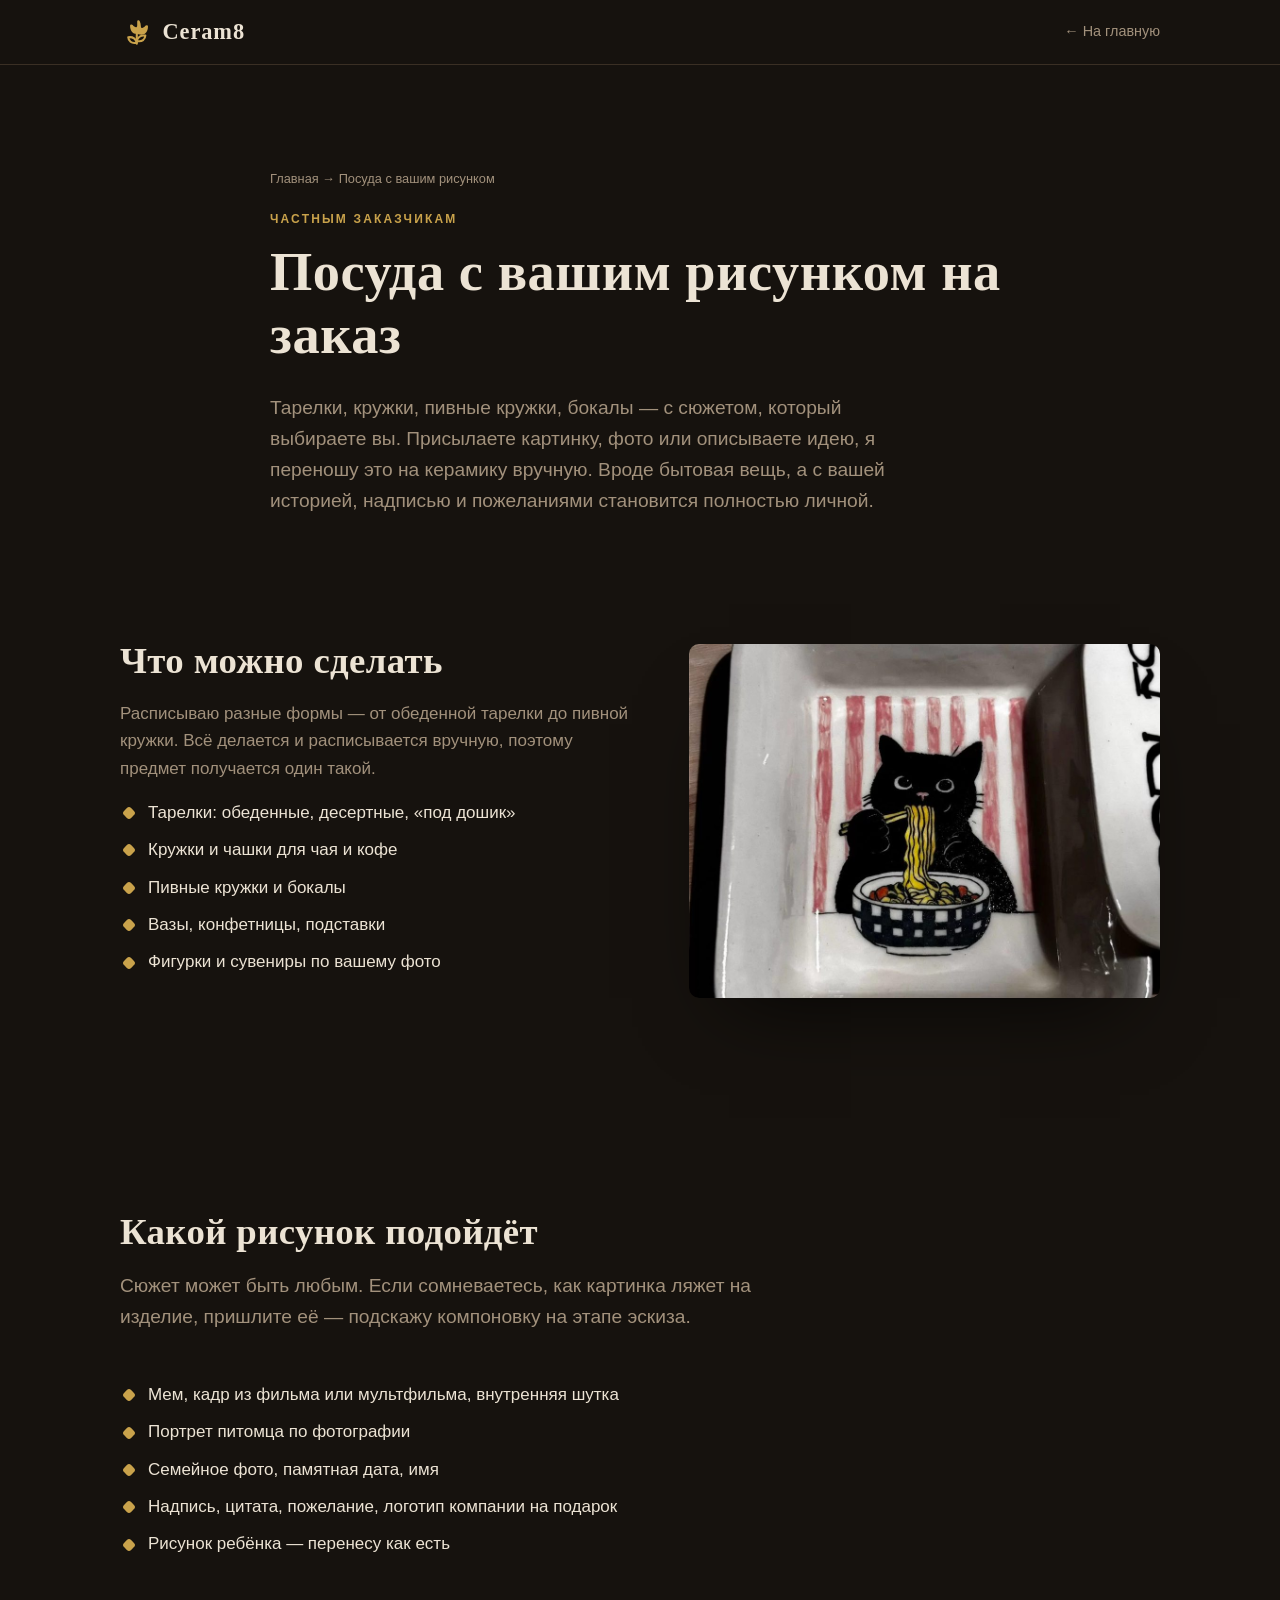
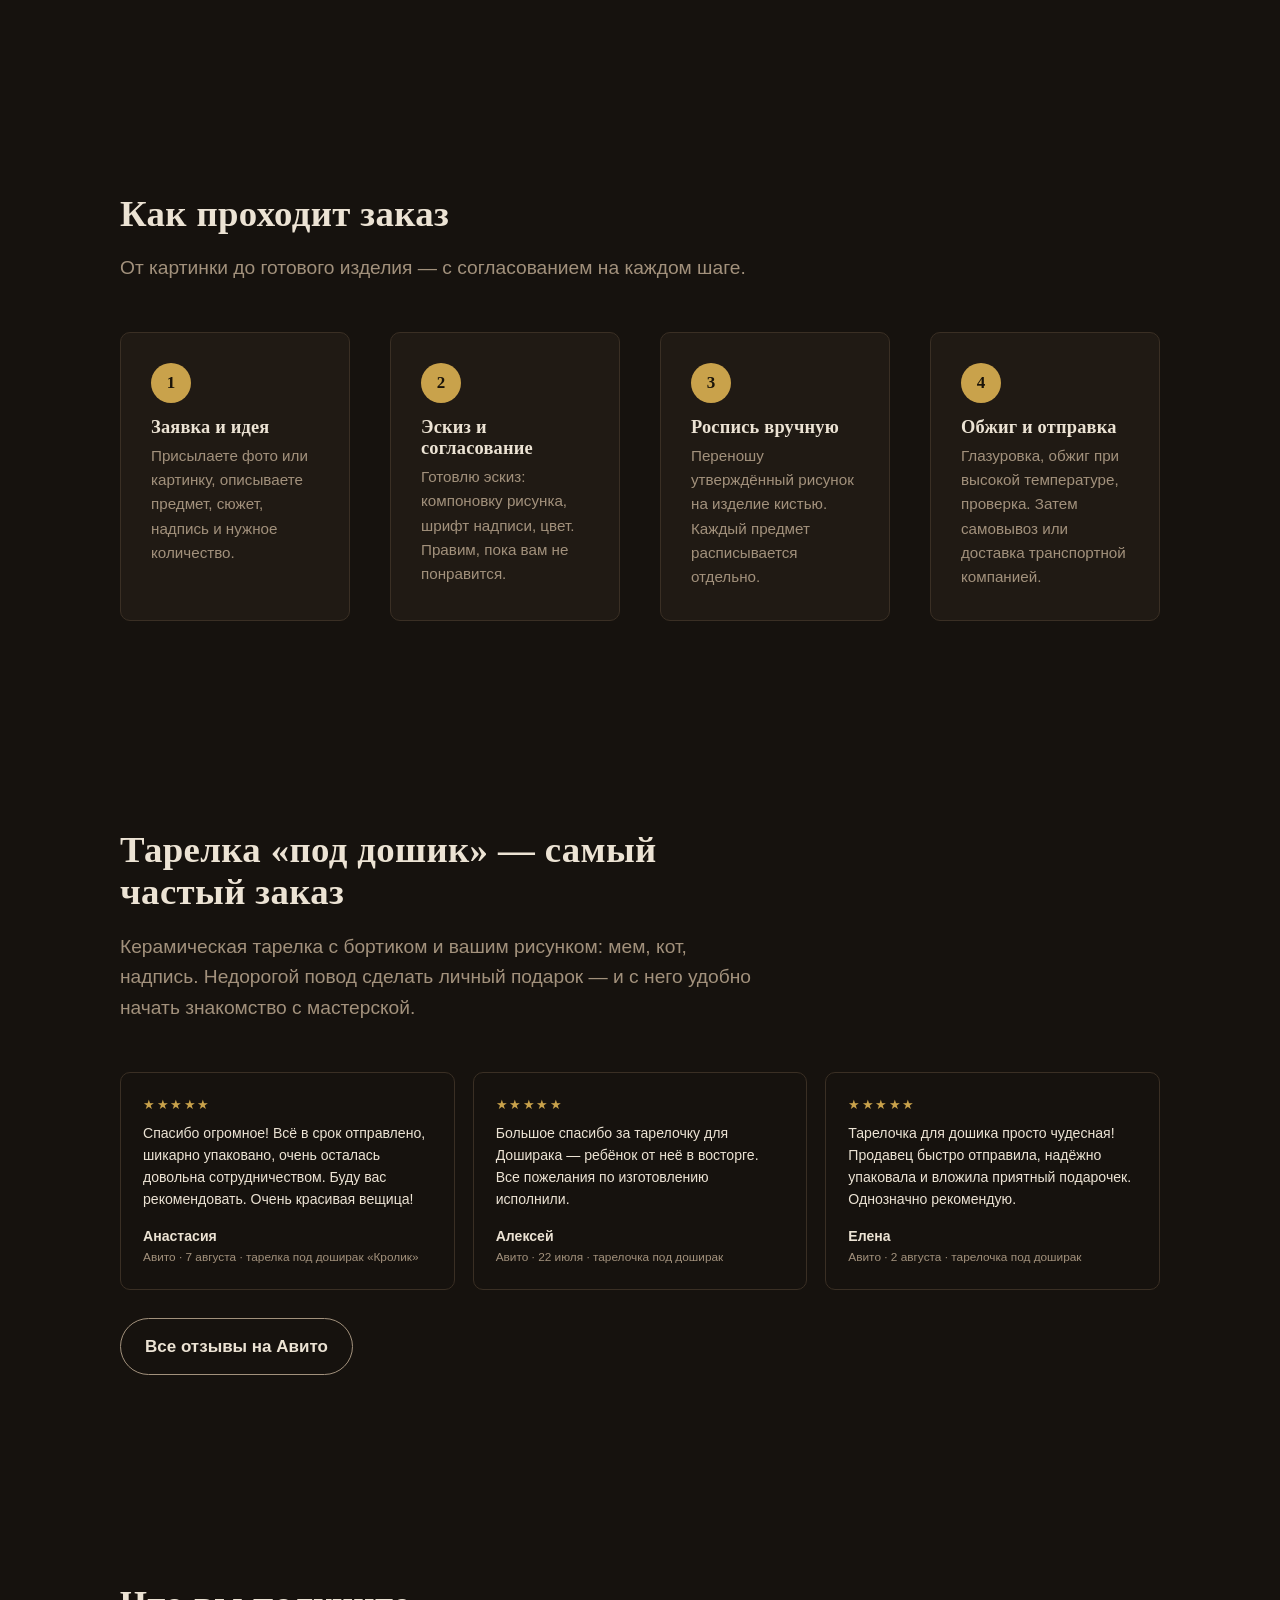
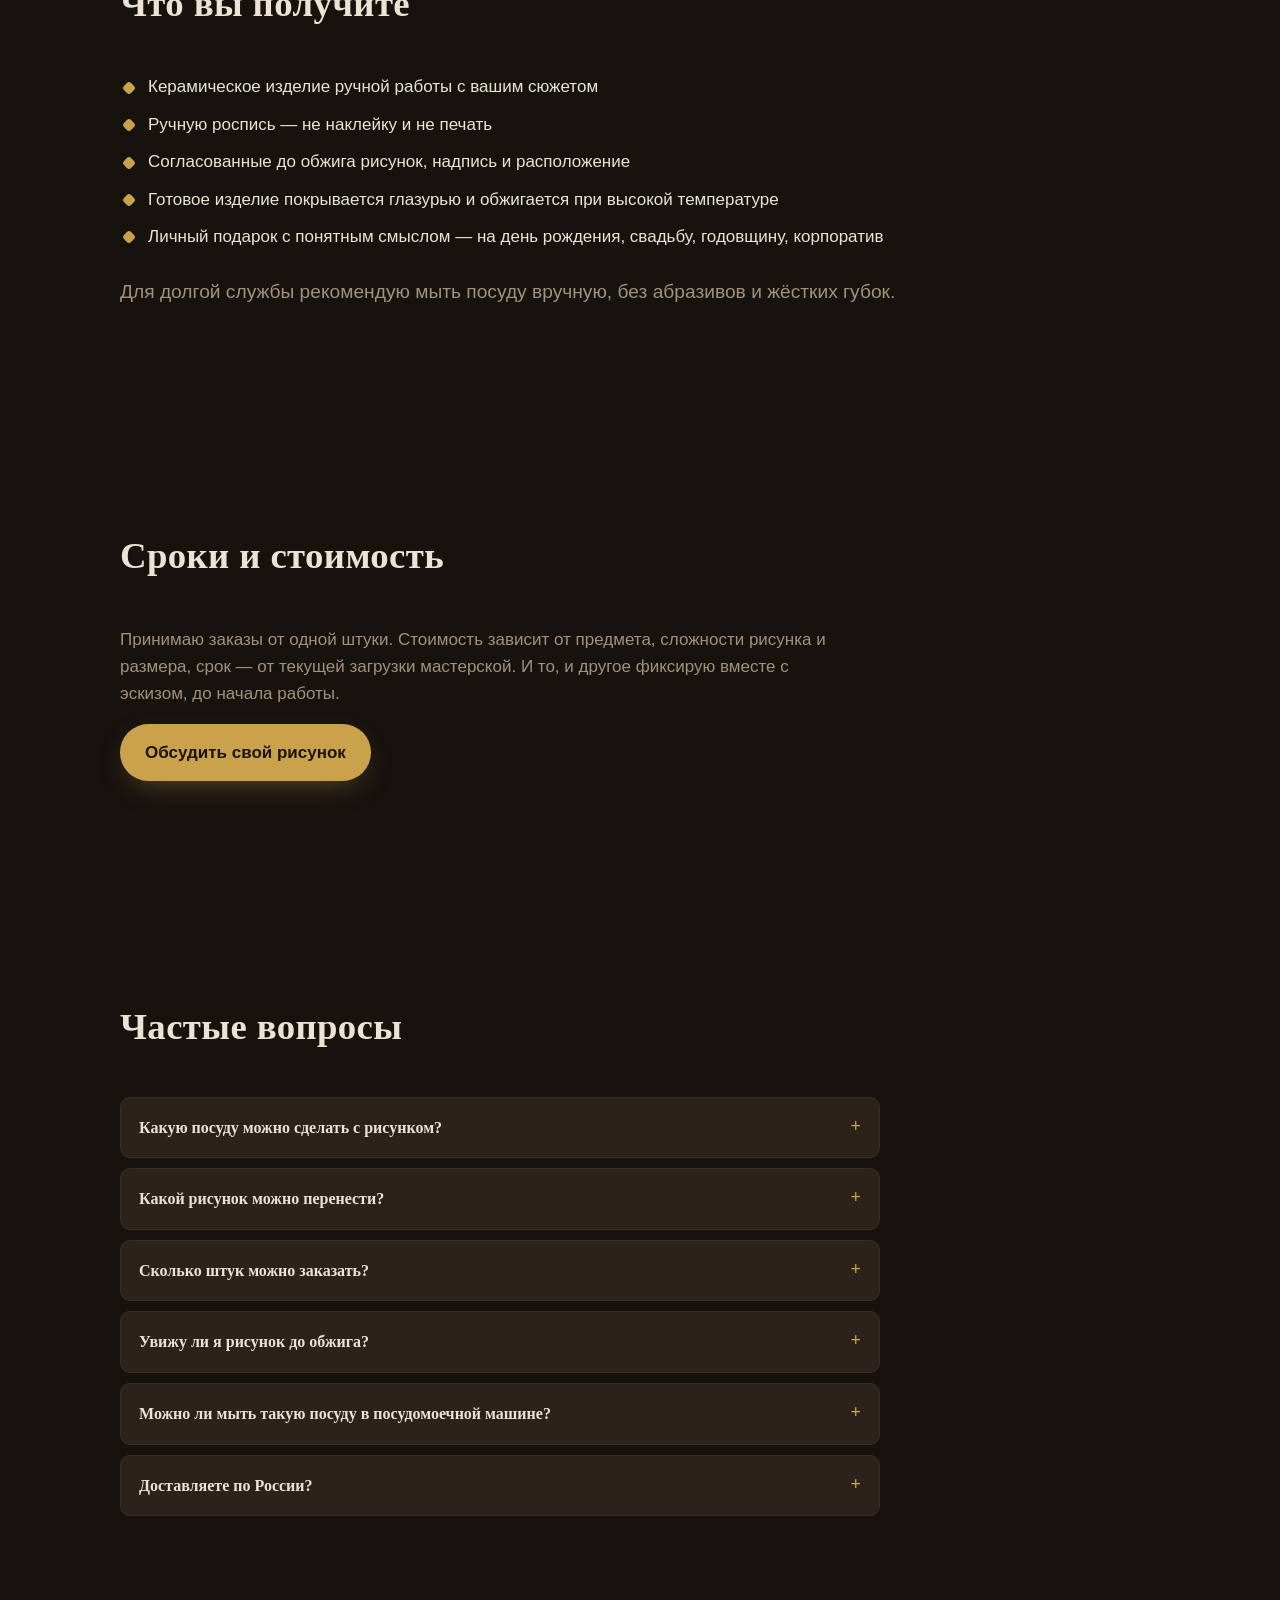
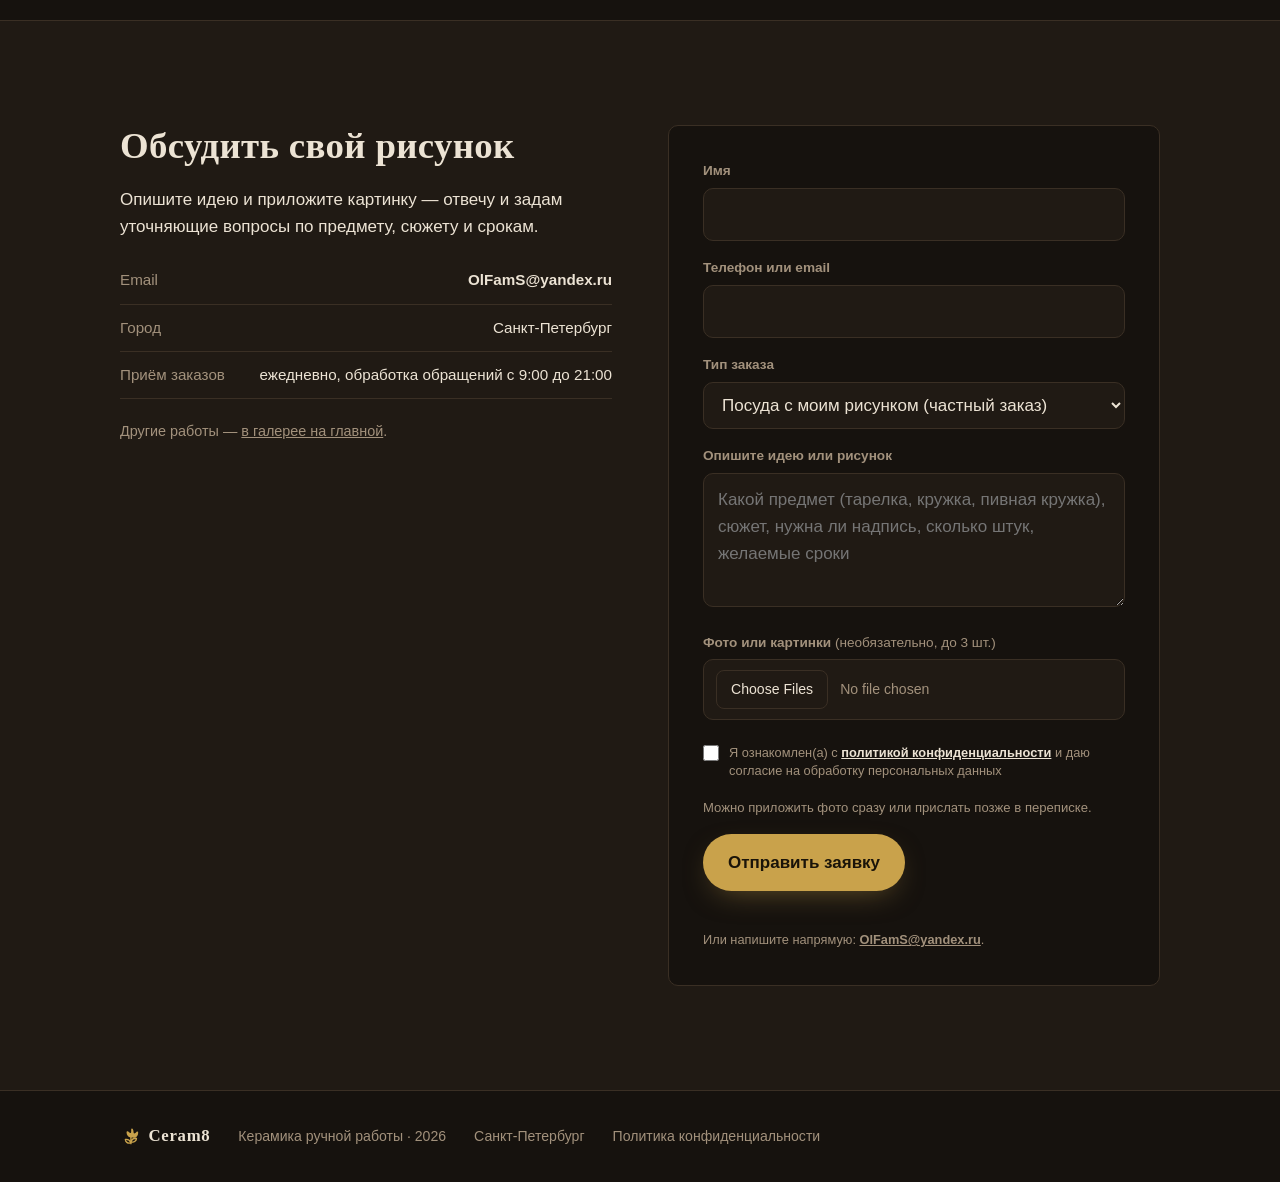
==== posuda-s-risunkom/index.html @ 7485a28d "Замена /tarelka-pod-doshik/ на широкую страницу /posuda-s-risunkom/ Страница теперь про посуду с рис" ====
<!doctype html>
<html lang="ru" data-design="3">
<head>
<meta charset="utf-8">
<meta name="viewport" content="width=device-width, initial-scale=1">

<!-- Yandex.Metrika counter -->
<script>
   (function(m,e,t,r,i,k,a){m[i]=m[i]||function(){(m[i].a=m[i].a||[]).push(arguments)};
   m[i].l=1*new Date();
   for (var j = 0; j < document.scripts.length; j++) {if (document.scripts[j].src === r) { return; }}
   k=e.createElement(t),a=e.getElementsByTagName(t)[0],k.async=1,k.src=r,a.parentNode.insertBefore(k,a)})
   (window, document, "script", "https://mc.yandex.ru/metrika/tag.js?id=112387627", "ym");
   ym(112387627, "init", {webvisor:true, clickmap:true, accurateTrackBounce:true, trackLinks:true});
</script>
<noscript><div><img src="https://mc.yandex.ru/watch/112387627" style="position:absolute; left:-9999px;" alt="" /></div></noscript>
<!-- /Yandex.Metrika counter -->

<title>Посуда с вашим рисунком на заказ: тарелки, кружки, пивные кружки — Ceram8</title>
<meta name="description" content="Керамическая посуда с вашим рисунком: тарелки, кружки, пивные кружки, бокалы. Мем, фото питомца, надпись или дата — переношу вручную, согласуем эскиз до обжига. От одной штуки, Санкт-Петербург, доставка по России.">
<link rel="canonical" href="https://ceram8.ru/posuda-s-risunkom/">

<meta property="og:type" content="website">
<meta property="og:site_name" content="Ceram8">
<meta property="og:locale" content="ru_RU">
<meta property="og:url" content="https://ceram8.ru/posuda-s-risunkom/">
<meta property="og:title" content="Посуда с вашим рисунком на заказ — Ceram8">
<meta property="og:description" content="Тарелки, кружки, пивные кружки с вашим сюжетом: мем, портрет питомца, надпись. Ручная роспись, эскиз до обжига, от одной штуки.">
<meta property="og:image" content="https://ceram8.ru/images/og.jpg">
<meta property="og:image:width" content="1200">
<meta property="og:image:height" content="630">
<meta name="twitter:card" content="summary_large_image">

<link rel="icon" type="image/svg+xml" href="data:image/svg+xml,%3Csvg%20xmlns='http://www.w3.org/2000/svg'%20viewBox='0%200%2024%2024'%3E%3Cg%20fill='none'%20stroke='%23b26a3f'%20stroke-width='1.7'%20stroke-linecap='round'%20stroke-linejoin='round'%3E%3Cpath%20d='M12%2014.4c-3.1%200-5-3-4.4-6.6%201.7%201.9%202.8%202.7%204.4%202.7s2.7-.8%204.4-2.7c.6%203.6-1.3%206.6-4.4%206.6Z'/%3E%3Cpath%20d='M12%2010.5c-1-1.9-1-3.9%200-5.8%201%201.9%201%203.9%200%205.8Z'/%3E%3Cpath%20d='M12%2014.4V20'/%3E%3Cpath%20d='M12%2018.2c-1.9-2.3-4.6-2.9-7-1.5.3%202.7%202.9%204%205.3%203'/%3E%3Cpath%20d='M12%2017.2c1.9-2.3%204.6-2.9%207-1.5-.3%202.7-2.9%204-5.3%203'/%3E%3C/g%3E%3C/svg%3E">
<link rel="stylesheet" href="../style.css">

<script type="application/ld+json">
{
  "@context": "https://schema.org",
  "@graph": [
    {
      "@type": "BreadcrumbList",
      "itemListElement": [
        { "@type": "ListItem", "position": 1, "name": "Главная", "item": "https://ceram8.ru/" },
        { "@type": "ListItem", "position": 2, "name": "Посуда с вашим рисунком", "item": "https://ceram8.ru/posuda-s-risunkom/" }
      ]
    },
    {
      "@type": "Service",
      "name": "Керамическая посуда с вашим рисунком на заказ",
      "serviceType": "Посуда ручной работы на заказ: тарелки, кружки, пивные кружки",
      "url": "https://ceram8.ru/posuda-s-risunkom/",
      "areaServed": "Россия",
      "provider": { "@type": "LocalBusiness", "name": "Ceram8", "@id": "https://ceram8.ru/#business" }
    },
    {
      "@type": "FAQPage",
      "mainEntity": [
        { "@type": "Question", "name": "Какую посуду можно сделать с рисунком?", "acceptedAnswer": { "@type": "Answer", "text": "Тарелки, кружки и чашки, пивные кружки и бокалы, вазы, конфетницы, подставки. Если нужного предмета нет в списке — опишите идею, обсудим." } },
        { "@type": "Question", "name": "Какой рисунок можно перенести?", "acceptedAnswer": { "@type": "Answer", "text": "Практически любой: фотографию, мем, кадр из фильма, портрет питомца, надпись или дату. Пришлите картинку или опишите идею — подскажу, как она ляжет на изделие." } },
        { "@type": "Question", "name": "Сколько штук можно заказать?", "acceptedAnswer": { "@type": "Answer", "text": "От одной штуки. Можно сделать комплект с разными рисунками — например, кружки для всей семьи или компании." } },
        { "@type": "Question", "name": "Увижу ли я рисунок до обжига?", "acceptedAnswer": { "@type": "Answer", "text": "Да. Сначала согласуем эскиз: сюжет, надпись, расположение и цвет. К росписи приступаю только после вашего подтверждения." } },
        { "@type": "Question", "name": "Можно ли мыть такую посуду в посудомоечной машине?", "acceptedAnswer": { "@type": "Answer", "text": "Лучше мыть вручную, без жёстких губок и абразивов — так роспись дольше сохраняет вид." } },
        { "@type": "Question", "name": "Доставляете по России?", "acceptedAnswer": { "@type": "Answer", "text": "Да, отправляю транспортной компанией. По Санкт-Петербургу возможен самовывоз." } }
      ]
    }
  ]
}
</script>
</head>
<body>

<header class="site-header">
  <div class="wrap site-header__inner">
    <a href="../" class="logo">
      <svg class="logo__mark" viewBox="0 0 24 24" aria-hidden="true" focusable="false">
        <path fill="currentColor" d="M12 13.6c-2.9 0-4.8-2.5-4.8-5.9 0-1 1.2-1.3 1.9-.5.7.9 1.6 1.6 2.3 1.6.6 0 .9-.5.9-1.5V4.7c0-1 1.3-1.2 1.8-.3.5 1 .8 2.2.8 3.4 0 1 .3 1.5.9 1.5.7 0 1.6-.7 2.3-1.6.7-.8 1.9-.5 1.9.5 0 3.4-1.9 5.9-4.8 5.9z"/>
        <g fill="none" stroke="currentColor" stroke-width="1.5" stroke-linecap="round" stroke-linejoin="round">
          <path d="M12 13.6V20.5"/>
          <path d="M12 19.4c-1-2.5-3.4-3.9-6.1-3.5.1 2.7 2.5 4.5 5.2 4"/>
          <path d="M12 18.2c1-2.5 3.4-3.9 6.1-3.5-.1 2.7-2.5 4.5-5.2 4"/>
        </g>
      </svg>
      <span>Ceram8</span>
    </a>
    <a href="../" class="legal__back">← На главную</a>
  </div>
</header>

<main>

  <section class="section subhead">
    <div class="wrap">
      <p class="crumbs"><a href="../">Главная</a> → Посуда с вашим рисунком</p>
      <p class="kicker">Частным заказчикам</p>
      <h1>Посуда с вашим рисунком на заказ</h1>
      <p class="lead">
        Тарелки, кружки, пивные кружки, бокалы — с сюжетом, который выбираете вы. Присылаете
        картинку, фото или описываете идею, я переношу это на керамику вручную. Вроде бытовая
        вещь, а с вашей историей, надписью и пожеланиями становится полностью личной.
      </p>
    </div>
  </section>

  <section class="section">
    <div class="wrap sp-intro__inner">
      <div class="prose">
        <h2>Что можно сделать</h2>
        <p>
          Расписываю разные формы — от обеденной тарелки до пивной кружки. Всё делается и
          расписывается вручную, поэтому предмет получается один такой.
        </p>
        <ul class="ticks">
          <li>Тарелки: обеденные, десертные, «под дошик»</li>
          <li>Кружки и чашки для чая и кофе</li>
          <li>Пивные кружки и бокалы</li>
          <li>Вазы, конфетницы, подставки</li>
          <li>Фигурки и сувениры по вашему фото</li>
        </ul>
      </div>
      <figure class="photo-frame" style="--img:url('../images/kot-ramen.jpg')">
        <svg viewBox="0 0 220 220" class="photo-frame__ph" role="img" aria-label="Посуда с рисунком заказчика">
          <circle cx="110" cy="110" r="100" class="ware__rim"/>
          <circle cx="110" cy="110" r="72" class="ware__well"/>
          <path d="M78 92l14 40 12-26 10 30 16-44" class="ware__brush"/>
          <path d="M74 138c16 14 56 14 72 0" class="ware__brush"/>
        </svg>
      </figure>
    </div>
  </section>

  <section class="section">
    <div class="wrap">
      <div class="section__head">
        <h2>Какой рисунок подойдёт</h2>
        <p class="section__sub">Сюжет может быть любым. Если сомневаетесь, как картинка ляжет на изделие, пришлите её — подскажу компоновку на этапе эскиза.</p>
      </div>
      <ul class="ticks">
        <li>Мем, кадр из фильма или мультфильма, внутренняя шутка</li>
        <li>Портрет питомца по фотографии</li>
        <li>Семейное фото, памятная дата, имя</li>
        <li>Надпись, цитата, пожелание, логотип компании на подарок</li>
        <li>Рисунок ребёнка — перенесу как есть</li>
      </ul>
    </div>
  </section>

  <section class="section">
    <div class="wrap">
      <div class="section__head">
        <h2>Как проходит заказ</h2>
        <p class="section__sub">От картинки до готового изделия — с согласованием на каждом шаге.</p>
      </div>
      <ol class="steps">
        <li class="step">
          <span class="step__num">1</span>
          <h3>Заявка и идея</h3>
          <p>Присылаете фото или картинку, описываете предмет, сюжет, надпись и нужное количество.</p>
        </li>
        <li class="step">
          <span class="step__num">2</span>
          <h3>Эскиз и согласование</h3>
          <p>Готовлю эскиз: компоновку рисунка, шрифт надписи, цвет. Правим, пока вам не понравится.</p>
        </li>
        <li class="step">
          <span class="step__num">3</span>
          <h3>Роспись вручную</h3>
          <p>Переношу утверждённый рисунок на изделие кистью. Каждый предмет расписывается отдельно.</p>
        </li>
        <li class="step">
          <span class="step__num">4</span>
          <h3>Обжиг и отправка</h3>
          <p>Глазуровка, обжиг при высокой температуре, проверка. Затем самовывоз или доставка транспортной компанией.</p>
        </li>
      </ol>
    </div>
  </section>

  <section class="section">
    <div class="wrap">
      <div class="section__head">
        <h2>Тарелка «под дошик» — самый частый заказ</h2>
        <p class="section__sub">Керамическая тарелка с бортиком и вашим рисунком: мем, кот, надпись. Недорогой повод сделать личный подарок — и с него удобно начать знакомство с мастерской.</p>
      </div>
      <div class="review-list">
        <figure class="review">
          <div class="review__stars" aria-label="Оценка 5 из 5">★★★★★</div>
          <blockquote>Спасибо огромное! Всё в срок отправлено, шикарно упаковано, очень осталась довольна сотрудничеством. Буду вас рекомендовать. Очень красивая вещица!</blockquote>
          <figcaption>
            <span class="review__author">Анастасия</span>
            <span class="review__meta">Авито · 7 августа · тарелка под доширак «Кролик»</span>
          </figcaption>
        </figure>
        <figure class="review">
          <div class="review__stars" aria-label="Оценка 5 из 5">★★★★★</div>
          <blockquote>Большое спасибо за тарелочку для Доширака — ребёнок от неё в восторге. Все пожелания по изготовлению исполнили.</blockquote>
          <figcaption>
            <span class="review__author">Алексей</span>
            <span class="review__meta">Авито · 22 июля · тарелочка под доширак</span>
          </figcaption>
        </figure>
        <figure class="review">
          <div class="review__stars" aria-label="Оценка 5 из 5">★★★★★</div>
          <blockquote>Тарелочка для дошика просто чудесная! Продавец быстро отправила, надёжно упаковала и вложила приятный подарочек. Однозначно рекомендую.</blockquote>
          <figcaption>
            <span class="review__author">Елена</span>
            <span class="review__meta">Авито · 2 августа · тарелочка под доширак</span>
          </figcaption>
        </figure>
      </div>
      <a href="https://www.avito.ru/brands/23a82c1f3da20328be0f1d66113ceb50/all?sellerId=0406275f1c417eec04f9500fab9211e6" class="btn btn--ghost" target="_blank" rel="nofollow noopener">Все отзывы на Авито</a>
    </div>
  </section>

  <section class="section">
    <div class="wrap">
      <div class="section__head">
        <h2>Что вы получите</h2>
      </div>
      <ul class="ticks">
        <li>Керамическое изделие ручной работы с вашим сюжетом</li>
        <li>Ручную роспись — не наклейку и не печать</li>
        <li>Согласованные до обжига рисунок, надпись и расположение</li>
        <li>Готовое изделие покрывается глазурью и обжигается при высокой температуре</li>
        <li>Личный подарок с понятным смыслом — на день рождения, свадьбу, годовщину, корпоратив</li>
      </ul>
      <p class="section__sub">Для долгой службы рекомендую мыть посуду вручную, без абразивов и жёстких губок.</p>
    </div>
  </section>

  <section class="section">
    <div class="wrap">
      <div class="section__head">
        <h2>Сроки и стоимость</h2>
      </div>
      <div class="prose">
        <p>
          Принимаю заказы от одной штуки. Стоимость зависит от предмета, сложности рисунка и
          размера, срок — от текущей загрузки мастерской. И то, и другое фиксирую вместе с
          эскизом, до начала работы.
        </p>
        <p><a href="#request-form" class="btn btn--primary">Обсудить свой рисунок</a></p>
      </div>
    </div>
  </section>

  <section class="section faq-section">
    <div class="wrap">
      <div class="section__head">
        <h2>Частые вопросы</h2>
      </div>
      <div class="faq">
        <details class="faq__item">
          <summary>Какую посуду можно сделать с рисунком?</summary>
          <p>Тарелки, кружки и чашки, пивные кружки и бокалы, вазы, конфетницы, подставки. Если нужного предмета нет в списке — опишите идею, обсудим.</p>
        </details>
        <details class="faq__item">
          <summary>Какой рисунок можно перенести?</summary>
          <p>Практически любой: фотографию, мем, кадр из фильма, портрет питомца, надпись или дату. Пришлите картинку или опишите идею — подскажу, как она ляжет на изделие.</p>
        </details>
        <details class="faq__item">
          <summary>Сколько штук можно заказать?</summary>
          <p>От одной штуки. Можно сделать комплект с разными рисунками — например, кружки для всей семьи или компании.</p>
        </details>
        <details class="faq__item">
          <summary>Увижу ли я рисунок до обжига?</summary>
          <p>Да. Сначала согласуем эскиз: сюжет, надпись, расположение и цвет. К росписи приступаю только после вашего подтверждения.</p>
        </details>
        <details class="faq__item">
          <summary>Можно ли мыть такую посуду в посудомоечной машине?</summary>
          <p>Лучше мыть вручную, без жёстких губок и абразивов — так роспись дольше сохраняет вид.</p>
        </details>
        <details class="faq__item">
          <summary>Доставляете по России?</summary>
          <p>Да, отправляю транспортной компанией. По Санкт-Петербургу возможен самовывоз.</p>
        </details>
      </div>
    </div>
  </section>

  <section class="section sp-form">
    <div class="wrap contacts__inner">
      <div class="contacts__info">
        <h2>Обсудить свой рисунок</h2>
        <p>Опишите идею и приложите картинку — отвечу и задам уточняющие вопросы по предмету, сюжету и срокам.</p>
        <ul class="contacts__list">
          <li><span>Email</span> <a href="mailto:OlFamS@yandex.ru">OlFamS@yandex.ru</a></li>
          <li><span>Город</span> <span>Санкт-Петербург</span></li>
          <li><span>Приём заказов</span> <span>ежедневно, обработка обращений с 9:00 до 21:00</span></li>
        </ul>
        <p class="contacts__avito">Другие работы — <a href="../#gallery">в галерее на главной</a>.</p>
      </div>

      <form class="form" id="request-form" novalidate>
        <div class="field">
          <label for="f-name">Имя</label>
          <input type="text" id="f-name" name="name" autocomplete="name" required>
        </div>
        <div class="field">
          <label for="f-contact">Телефон или email</label>
          <input type="text" id="f-contact" name="contact" autocomplete="tel" required>
        </div>
        <div class="field">
          <label for="f-type">Тип заказа</label>
          <select id="f-type" name="type">
            <option>Посуда с моим рисунком (частный заказ)</option>
            <option>Посуда для ресторана / кафе (тираж от 5)</option>
            <option>Другое / не определился</option>
          </select>
        </div>
        <div class="field">
          <label for="f-message">Опишите идею или рисунок</label>
          <textarea id="f-message" name="message" rows="4" placeholder="Какой предмет (тарелка, кружка, пивная кружка), сюжет, нужна ли надпись, сколько штук, желаемые сроки"></textarea>
        </div>
        <div class="field">
          <label for="f-files">Фото или картинки <span class="field__opt">(необязательно, до 3 шт.)</span></label>
          <input type="file" id="f-files" name="files" accept="image/jpeg,image/png,image/webp" multiple>
          <ul class="filelist" id="filelist" aria-live="polite"></ul>
        </div>
        <div class="field field--hp" aria-hidden="true">
          <label for="f-company">Не заполняйте это поле</label>
          <input type="text" id="f-company" name="company" tabindex="-1" autocomplete="off">
        </div>
        <label class="consent">
          <input type="checkbox" id="f-consent" name="consent" required>
          <span>Я ознакомлен(а) с <a href="../privacy.html" target="_blank" rel="noopener">политикой конфиденциальности</a> и даю согласие на обработку персональных данных</span>
        </label>
        <p class="form__hint">Можно приложить фото сразу или прислать позже в переписке.</p>
        <button type="submit" class="btn btn--primary">Отправить заявку</button>
        <p class="form__status" id="form-status" role="status" aria-live="polite"></p>
        <p class="form__disclaimer">Или напишите напрямую: <a href="mailto:OlFamS@yandex.ru">OlFamS@yandex.ru</a>.</p>
      </form>
    </div>
  </section>

</main>

<footer class="site-footer">
  <div class="wrap site-footer__inner">
    <span class="logo logo--sm">
      <svg class="logo__mark" viewBox="0 0 24 24" aria-hidden="true" focusable="false">
        <path fill="currentColor" d="M12 13.6c-2.9 0-4.8-2.5-4.8-5.9 0-1 1.2-1.3 1.9-.5.7.9 1.6 1.6 2.3 1.6.6 0 .9-.5.9-1.5V4.7c0-1 1.3-1.2 1.8-.3.5 1 .8 2.2.8 3.4 0 1 .3 1.5.9 1.5.7 0 1.6-.7 2.3-1.6.7-.8 1.9-.5 1.9.5 0 3.4-1.9 5.9-4.8 5.9z"/>
        <g fill="none" stroke="currentColor" stroke-width="1.5" stroke-linecap="round" stroke-linejoin="round">
          <path d="M12 13.6V20.5"/>
          <path d="M12 19.4c-1-2.5-3.4-3.9-6.1-3.5.1 2.7 2.5 4.5 5.2 4"/>
          <path d="M12 18.2c1-2.5 3.4-3.9 6.1-3.5-.1 2.7-2.5 4.5-5.2 4"/>
        </g>
      </svg>
      <span>Ceram8</span>
    </span>
    <span>Керамика ручной работы · <span id="year"></span></span>
    <span>Санкт-Петербург</span>
    <a href="../privacy.html">Политика конфиденциальности</a>
  </div>
</footer>

<dialog class="modal" id="thanks-modal">
  <div class="modal__box">
    <svg class="modal__icon" viewBox="0 0 48 48" aria-hidden="true">
      <circle cx="24" cy="24" r="21" fill="none" stroke="currentColor" stroke-width="2.4"/>
      <path d="M15 24.5l6.5 6.5L34 17" fill="none" stroke="currentColor" stroke-width="3" stroke-linecap="round" stroke-linejoin="round"/>
    </svg>
    <h2>Спасибо за обращение!</h2>
    <p>Мы свяжемся с вами в ближайшее время.</p>
    <button type="button" class="btn btn--primary" data-close-modal autofocus>Хорошо</button>
  </div>
</dialog>

<script src="../script.js"></script>
</body>
</html>
---- style.css ----
/* ==========================================================================
   Ceram8 — одностраничный лендинг
   Три дизайн-концепции переключаются атрибутом <html data-design="1|2|3">
   1 — тёплый минимализм · 2 — журнальный · 3 — тёмный премиум
   ========================================================================== */

*, *::before, *::after { box-sizing: border-box; }

:root {
  --wrap: 1120px;
  --gap: clamp(16px, 4vw, 40px);
  --section-y: clamp(48px, 9vw, 104px);

  /* значения ниже переопределяются в блоках [data-design=...] */
  --bg: #f4ede4;
  --surface: #fbf7f1;
  --surface-2: #f0e6d8;
  --text: #3a2f28;
  --muted: #7a6a5d;
  --accent: #b0673d;
  --accent-ink: #fff;
  --line: #e2d6c6;
  --radius: 14px;
  --font-body: -apple-system, BlinkMacSystemFont, "Segoe UI", Roboto, "Helvetica Neue", Arial, sans-serif;
  --font-head: Georgia, "Times New Roman", "PT Serif", serif;
  --h1: clamp(2rem, 6vw, 3.4rem);
  --h2: clamp(1.5rem, 4vw, 2.3rem);
  --lead: clamp(1rem, 2.4vw, 1.2rem);
  --head-weight: 600;
  --head-spacing: 0;
  --head-transform: none;
  --tile-radius: 14px;
}

html { scroll-behavior: smooth; scroll-padding-top: 76px; }

body {
  margin: 0;
  background: var(--bg);
  color: var(--text);
  font-family: var(--font-body);
  font-size: 17px;
  line-height: 1.6;
  -webkit-font-smoothing: antialiased;
}

img { max-width: 100%; display: block; }
a { color: inherit; }

h1, h2, h3 {
  font-family: var(--font-head);
  font-weight: var(--head-weight);
  letter-spacing: var(--head-spacing);
  text-transform: var(--head-transform);
  line-height: 1.15;
  margin: 0 0 .5em;
}
h1 { font-size: var(--h1); }
h2 { font-size: var(--h2); }
h3 { font-size: 1.15rem; }
p { margin: 0 0 1em; }

.wrap {
  width: 100%;
  max-width: var(--wrap);
  margin: 0 auto;
  padding: 0 var(--gap);
}

.kicker {
  text-transform: uppercase;
  letter-spacing: .18em;
  font-size: .75rem;
  font-weight: 700;
  color: var(--accent);
  margin: 0 0 1em;
}

.section { padding: var(--section-y) 0; }
.section__head { max-width: 640px; margin-bottom: clamp(24px, 5vw, 48px); }
.section__sub { color: var(--muted); font-size: var(--lead); }

/* ---------- Кнопки ---------- */
.btn {
  display: inline-block;
  padding: 14px 24px;
  border-radius: 999px;
  font: inherit;
  font-weight: 600;
  text-decoration: none;
  border: 1.5px solid transparent;
  cursor: pointer;
  transition: transform .15s ease, background-color .15s ease, color .15s ease;
}
.btn--primary { background: var(--accent); color: var(--accent-ink); }
.btn--primary:hover { transform: translateY(-2px); }
.btn--ghost { border-color: var(--line); color: var(--text); background: transparent; }
.btn--ghost:hover { border-color: var(--accent); color: var(--accent); }

/* ---------- Шапка ---------- */
.site-header {
  position: sticky;
  top: 0;
  z-index: 90;
  background: var(--header-bg, var(--bg));
  border-bottom: 1px solid var(--line);
}
.site-header__inner {
  position: relative;
  display: flex;
  align-items: center;
  justify-content: space-between;
  gap: 16px;
  min-height: 64px;
}

/* ---------- Кнопка-гамбургер (моб.) ---------- */
.nav-toggle {
  display: inline-flex;
  align-items: center;
  justify-content: center;
  width: 44px;
  height: 44px;
  margin-right: -10px;
  padding: 0;
  border: 0;
  background: transparent;
  color: var(--text);
  cursor: pointer;
}
.nav-toggle__bar,
.nav-toggle__bar::before,
.nav-toggle__bar::after {
  content: "";
  display: block;
  width: 22px;
  height: 2px;
  background: currentColor;
  transition: transform .2s ease, top .2s ease, background .1s ease;
}
.nav-toggle__bar { position: relative; }
.nav-toggle__bar::before { position: absolute; left: 0; top: -6px; }
.nav-toggle__bar::after  { position: absolute; left: 0; top: 6px; }
.site-header.is-open .nav-toggle__bar { background: transparent; }
.site-header.is-open .nav-toggle__bar::before { top: 0; transform: rotate(45deg); }
.site-header.is-open .nav-toggle__bar::after  { top: 0; transform: rotate(-45deg); }
.logo {
  display: inline-flex;
  align-items: center;
  gap: .4em;
  font-family: var(--font-head);
  font-weight: 700;
  font-size: 1.4rem;
  letter-spacing: .04em;
  text-decoration: none;
}
.logo__mark {
  flex: none;
  width: 1.5em;
  height: 1.5em;
  color: var(--accent);
}
.logo--sm .logo__mark { width: 1.3em; height: 1.3em; }
.nav { display: none; gap: 20px; font-size: .95rem; }
.nav a { text-decoration: none; color: var(--muted); font-weight: 600; }
.nav a:hover { color: var(--accent); }

/* ---------- Первый экран ---------- */
.hero { padding: clamp(40px, 8vw, 88px) 0 var(--section-y); }
.hero__inner { display: grid; gap: clamp(28px, 6vw, 56px); align-items: center; }
.lead { font-size: var(--lead); color: var(--muted); max-width: 46ch; }
.hero__actions { display: flex; flex-wrap: wrap; gap: 12px; margin: 1.4em 0 1em; }
.hero__note { font-size: .9rem; color: var(--muted); margin: 0; }

.hero__media { display: flex; justify-content: center; width: 100%; }
.ware {
  flex: none;
  align-self: center;
  width: min(88vw, 420px);
  aspect-ratio: 1 / 1;
  background: var(--surface);
  border-radius: 50%;
  padding: 6%;
  box-shadow: 0 30px 60px -30px rgba(58,47,40,.45);
}
.ware--set { aspect-ratio: 13 / 10; border-radius: var(--radius); }
.ware svg { display: block; width: 100%; height: auto; aspect-ratio: 1 / 1; overflow: visible; }
.ware--set svg { aspect-ratio: 13 / 10; }
.ware__rim { fill: var(--surface-2); stroke: var(--line); stroke-width: 2; }
.ware__well { fill: var(--surface); stroke: var(--line); stroke-width: 1.5; }
.ware__brush { fill: none; stroke: var(--accent); stroke-width: 6; stroke-linecap: round; stroke-linejoin: round; }
.ware__dot { fill: var(--accent); }
.ware__mark { fill: var(--accent); font-family: var(--font-head); font-size: 22px; text-anchor: middle; font-weight: 700; }

/* ---------- Фото-рамка в блоках «Ваш рисунок» и «Ресторанам» ----------
   Показывает фото из --img; пока фото нет — виден рисованный плейсхолдер. */
.photo-frame {
  position: relative;
  width: 100%;
  max-width: 480px;
  margin: 0 auto;
  aspect-ratio: 4 / 3;
  border-radius: var(--radius);
  overflow: hidden;
  background: var(--surface);
  box-shadow: 0 30px 60px -30px rgba(58,47,40,.4);
}
.photo-frame--wide { aspect-ratio: 13 / 10; }
.photo-frame--hero { max-width: 460px; aspect-ratio: 4 / 5; }
.photo-frame__ph {
  position: absolute;
  inset: 0;
  width: 70%;
  height: 70%;
  margin: auto;
  overflow: visible;
}
.photo-frame::after {
  content: "";
  position: absolute;
  inset: 0;
  background-image: var(--img, none);
  background-size: cover;
  background-position: center;
}

/* ---------- Галерея ---------- */
.grid-gallery {
  display: grid;
  grid-template-columns: 1fr;
  grid-auto-flow: dense;
  gap: clamp(12px, 2.4vw, 22px);
}
.tile {
  position: relative;
  aspect-ratio: 4 / 3;
  border-radius: var(--tile-radius);
  margin: 0;
  overflow: hidden;
  display: flex;
  align-items: flex-end;
  color: #fff;
  background-image: var(--img, none);
  background-size: cover;
  background-position: center;
}
/* второй слой — глиняный градиент-плейсхолдер, виден пока нет фото
   (добавьте на <figure> атрибут style="--img:url('images/1.jpg')") */
.tile::before {
  content: "";
  position: absolute;
  inset: 0;
  z-index: -1;
}
.tile figcaption {
  position: relative;
  z-index: 1;
  padding: 14px 16px;
  font-size: .9rem;
  font-weight: 600;
  background: linear-gradient(to top, rgba(30,22,16,.72), rgba(30,22,16,0));
  width: 100%;
}
.tile--a::before { background: linear-gradient(135deg,#c98a5b,#8a4f30); }
.tile--b::before { background: linear-gradient(135deg,#e0b487,#b06a3f); }
.tile--c::before { background: linear-gradient(135deg,#9a7c66,#5c463a); }
.tile--d::before { background: linear-gradient(135deg,#d8c3a5,#9c7b53); }
.tile--e::before { background: linear-gradient(135deg,#caa17a,#7d5236); }
.tile--f::before { background: linear-gradient(135deg,#b9a186,#6d5544); }
.tile--g::before { background: linear-gradient(135deg,#dcae83,#a85f38); }
.tile--h::before { background: linear-gradient(135deg,#8f6f57,#4d3a2e); }
.tile--i::before { background: linear-gradient(135deg,#d9bb95,#a06a44); }
.tile--j::before { background: linear-gradient(135deg,#a78a6d,#574332); }
.tile--k::before { background: linear-gradient(135deg,#5c7d84,#2c3f3e); }
.gallery__hint { margin-top: 18px; font-size: .85rem; color: var(--muted); }
code { background: var(--surface-2); padding: 2px 6px; border-radius: 6px; font-size: .85em; }

/* ---------- Блоки с картинкой сбоку ---------- */
.custom__inner, .horeca__inner {
  display: grid;
  gap: clamp(28px, 6vw, 60px);
  align-items: center;
}

/* ---------- Услуга «Обжиг» ---------- */
.firing { background: var(--surface); }
.firing__text { max-width: 640px; }

/* ---------- Отзывы (карусель) ---------- */
.reviews__carousel { position: relative; }
.reviews__grid {
  display: flex;
  gap: clamp(12px, 2vw, 18px);
  overflow-x: auto;
  scroll-snap-type: x mandatory;
  -webkit-overflow-scrolling: touch;
  overscroll-behavior-x: contain;
  margin-bottom: clamp(18px, 3vw, 28px);
  padding-bottom: 2px;
  scrollbar-width: none;
}
.reviews__grid::-webkit-scrollbar { display: none; }
.review {
  margin: 0;
  flex: 0 0 min(82vw, 300px);
  scroll-snap-align: start;
  display: flex;
  flex-direction: column;
  gap: 8px;
  background: var(--surface);
  border: 1px solid var(--line);
  border-radius: var(--radius);
  padding: clamp(16px, 3vw, 22px);
}
.review__stars { color: var(--accent); letter-spacing: 1.5px; font-size: .8rem; }
.review blockquote { margin: 0; font-size: .88rem; line-height: 1.55; }
.review figcaption { display: flex; flex-direction: column; gap: 1px; margin-top: auto; padding-top: 6px; }
.review__author { font-weight: 700; font-size: .88rem; }
.review__meta { font-size: .74rem; color: var(--muted); }

/* стрелки листания: аккуратные круглые кнопки, только шире 700px с мышью */
.reviews__nav {
  position: absolute;
  top: 50%;
  transform: translateY(-50%);
  z-index: 2;
  display: none;
  align-items: center;
  justify-content: center;
  width: 38px;
  height: 38px;
  padding: 0;
  border-radius: 50%;
  border: 1px solid var(--line);
  background: var(--surface);
  color: var(--text);
  cursor: pointer;
  box-shadow: 0 6px 18px -8px rgba(0,0,0,.35);
  transition: color .15s ease, border-color .15s ease;
}
.reviews__nav svg { display: block; width: 17px; height: 17px; }
.reviews__nav--prev { left: -12px; }
.reviews__nav--next { right: -12px; }
.reviews__nav:hover { color: var(--accent); border-color: var(--accent); }
.reviews__nav:disabled { opacity: .3; cursor: default; box-shadow: none; }
/* подсказка для тач-устройств (там, где стрелок нет) */
.reviews__hint {
  margin: 4px 0 14px;
  font-size: .8rem;
  color: var(--muted);
}
@media (min-width: 700px) and (pointer: fine) {
  .reviews__nav { display: flex; }
  .reviews__hint { display: none; }
}
.ticks { list-style: none; padding: 0; margin: 0 0 1.6em; }
.ticks li { position: relative; padding-left: 28px; margin-bottom: .6em; }
.ticks li::before {
  content: "";
  position: absolute;
  left: 4px; top: .55em;
  width: 10px; height: 10px;
  background: var(--accent);
  border-radius: 3px;
  transform: rotate(45deg);
}
.ware--plate { background: var(--surface); }

/* ---------- Физ / юр лица ---------- */
.clients { background: var(--surface); }
.clients__grid { display: grid; gap: var(--gap); }
.clients__card {
  background: var(--bg);
  border: 1px solid var(--line);
  border-radius: var(--radius);
  padding: clamp(22px, 4vw, 34px);
}
.clients__card h3 { color: var(--accent); }
.clients__card p { margin: 0; color: var(--muted); }

/* ---------- Услуга: обжиг ---------- */
.firing { border-top: 1px solid var(--line); }
.firing__inner { max-width: 680px; }
.firing__text p { color: var(--muted); }

/* ---------- Шаги заказа ---------- */
.steps {
  list-style: none;
  padding: 0;
  margin: 0;
  display: grid;
  gap: var(--gap);
  counter-reset: step;
}
.step {
  background: var(--surface);
  border: 1px solid var(--line);
  border-radius: var(--radius);
  padding: clamp(20px, 4vw, 30px);
}
.step__num {
  display: inline-flex;
  align-items: center;
  justify-content: center;
  width: 40px; height: 40px;
  border-radius: 50%;
  background: var(--accent);
  color: var(--accent-ink);
  font-family: var(--font-head);
  font-weight: 700;
  margin-bottom: 14px;
}
.step h3 { margin-bottom: .3em; }
.step p { margin: 0; color: var(--muted); font-size: .95rem; }

/* ---------- Контакты и форма ---------- */
.contacts { background: var(--surface); }
.contacts__inner { display: grid; gap: clamp(28px, 6vw, 56px); }
.contacts__list { list-style: none; padding: 0; margin: 0 0 1.2em; }
.contacts__list li {
  display: flex;
  justify-content: space-between;
  gap: 16px;
  padding: 11px 0;
  border-bottom: 1px solid var(--line);
  font-size: .95rem;
}
.contacts__list span:first-child { color: var(--muted); }
.contacts__list a { text-decoration: none; font-weight: 600; }
.contacts__avito { font-size: .9rem; color: var(--muted); }

/* внешние ссылки — подчёркивание + иконка «открыть в новой вкладке» */
.link-ext {
  text-decoration: underline;
  text-underline-offset: 3px;
  text-decoration-thickness: 1px;
}
.contacts__list a.link-ext { color: var(--text); text-decoration: underline; }
.link-ext:hover { color: var(--accent); }
.link-ext__icon {
  display: inline-block;
  width: .82em;
  height: .82em;
  margin-left: .3em;
  vertical-align: -.08em;
  flex: none;
}

.form {
  background: var(--bg);
  border: 1px solid var(--line);
  border-radius: var(--radius);
  padding: clamp(22px, 4vw, 34px);
}
.field { margin-bottom: 16px; }
.field label { display: block; font-size: .85rem; font-weight: 600; margin-bottom: 6px; color: var(--muted); }
.field input, .field select, .field textarea {
  width: 100%;
  font: inherit;
  padding: 12px 14px;
  border: 1.5px solid var(--line);
  border-radius: 10px;
  background: var(--surface);
  color: var(--text);
}
.field input:focus, .field select:focus, .field textarea:focus {
  outline: none;
  border-color: var(--accent);
}
.field textarea { resize: vertical; }
.form__hint { font-size: .82rem; color: var(--muted); margin: 0 0 16px; }
.form__status { font-size: .9rem; font-weight: 600; color: var(--accent); min-height: 1.2em; margin: 12px 0 0; }
.form__status--err { color: #c0392b; }
.form__disclaimer { font-size: .8rem; color: var(--muted); margin: 10px 0 0; }
.form__disclaimer a { font-weight: 600; }
.field--hp { position: absolute; left: -9999px; width: 1px; height: 1px; overflow: hidden; }
.btn[aria-busy="true"] { opacity: .6; pointer-events: none; }

/* согласие на обработку ПДн */
.consent {
  display: flex;
  align-items: flex-start;
  gap: 10px;
  margin: 0 0 16px;
  font-size: .8rem;
  line-height: 1.45;
  color: var(--muted);
  cursor: pointer;
}
.consent input {
  flex: none;
  width: 16px;
  height: 16px;
  margin: 1px 0 0;
  accent-color: var(--accent);
}
.consent a { color: var(--text); font-weight: 600; }

/* загрузка фото */
.field__opt { font-weight: 400; color: var(--muted); }
.field input[type="file"] {
  padding: 10px 12px;
  font-size: .88rem;
  color: var(--muted);
}
.field input[type="file"]::file-selector-button {
  font: inherit;
  margin-right: 12px;
  padding: 7px 14px;
  border: 1px solid var(--line);
  border-radius: 8px;
  background: var(--surface);
  color: var(--text);
  cursor: pointer;
}
.filelist { list-style: none; padding: 0; margin: 8px 0 0; display: flex; flex-direction: column; gap: 4px; }
.filelist li { display: flex; justify-content: space-between; gap: 12px; font-size: .8rem; color: var(--muted); }
.filelist button {
  flex: none;
  border: 0;
  background: none;
  color: var(--accent);
  font: inherit;
  font-size: .8rem;
  cursor: pointer;
}

/* модалка «спасибо за обращение» */
.modal {
  border: 0;
  padding: 0;
  background: transparent;
  color: var(--text);
  width: min(420px, calc(100vw - 40px));
  margin: auto;
}
.modal::backdrop { background: rgba(10, 8, 6, .55); }
.modal__box {
  background: var(--surface);
  border: 1px solid var(--line);
  border-radius: var(--radius);
  padding: clamp(28px, 6vw, 40px);
  text-align: center;
  box-shadow: 0 40px 90px -30px rgba(0, 0, 0, .55);
}
.modal__icon { width: 54px; height: 54px; color: var(--accent); margin-bottom: 12px; }
.modal h2 { font-size: 1.3rem; margin: 0 0 .35em; }
.modal p { color: var(--muted); margin: 0 0 1.5em; }
.modal .btn { min-width: 150px; }

/* ---------- Подвал ---------- */
.site-footer { border-top: 1px solid var(--line); padding: 32px 0; }
.site-footer__inner {
  display: flex;
  flex-wrap: wrap;
  gap: 10px 28px;
  align-items: center;
  font-size: .88rem;
  color: var(--muted);
}
.logo--sm { font-size: 1.05rem; color: var(--text); }
.site-footer__inner a { color: var(--muted); text-decoration: none; }
.site-footer__inner a:hover { color: var(--accent); }

/* ---------- Юридическая страница ---------- */
.legal { padding: clamp(28px, 6vw, 56px) 0 var(--section-y); }
.legal .wrap { max-width: 760px; }
.legal h1 { font-size: var(--h2); margin-bottom: .8em; }
.legal h2 { font-size: 1.15rem; margin: 1.8em 0 .5em; }
.legal p, .legal li { font-size: .95rem; line-height: 1.65; color: var(--text); }
.legal ul { padding-left: 1.2em; margin: 0 0 1em; }
.legal li { margin-bottom: .35em; }
.legal__back { font-size: .9rem; color: var(--muted); text-decoration: none; white-space: nowrap; }
.legal__back:hover { color: var(--accent); }
.legal__note,
.legal__meta {
  font-size: .85rem;
  color: var(--muted);
  border-left: 2px solid var(--line);
  padding-left: 14px;
  margin: 1.4em 0;
}

/* ==========================================================================
   БРЕЙКПОИНТЫ
   ========================================================================== */
@media (min-width: 700px) {
  .grid-gallery { grid-template-columns: repeat(2, 1fr); }
  .clients__grid { grid-template-columns: repeat(2, 1fr); }
  .reviews__grid { grid-template-columns: repeat(2, 1fr); }
  .steps { grid-template-columns: repeat(2, 1fr); }
  .contacts__inner { grid-template-columns: 1fr 1fr; align-items: start; }
  .custom__inner { grid-template-columns: 0.9fr 1.1fr; }
  .horeca__inner { grid-template-columns: 1.1fr 0.9fr; }
  .hero__inner { grid-template-columns: 1.05fr 0.95fr; }
}
/* Мобильное меню: выпадающая панель под шапкой */
@media (max-width: 999.98px) {
  .nav {
    display: none;
    position: absolute;
    top: 100%;
    left: 0;
    right: 0;
    flex-direction: column;
    gap: 0;
    padding: 4px var(--gap) 10px;
    background: var(--bg);
    border-bottom: 1px solid var(--line);
    box-shadow: 0 24px 40px -24px rgba(0,0,0,.35);
  }
  .site-header.is-open .nav { display: flex; }
  .nav a {
    padding: 13px 2px;
    font-size: 1rem;
    border-bottom: 1px solid var(--line);
  }
  .nav a:last-child { border-bottom: 0; }
}

@media (min-width: 1000px) {
  .nav { display: flex; }
  .nav-toggle { display: none; }
  .grid-gallery { grid-template-columns: repeat(3, 1fr); }
  .reviews__grid { grid-template-columns: repeat(3, 1fr); }
  .steps { grid-template-columns: repeat(4, 1fr); }
}

/* Галерея на телефоне/планшете — горизонтальная лента со свайпом.
   На десктопе (>=1000px) остаётся сетка. */
@media (max-width: 999.98px) {
  .grid-gallery {
    display: flex;
    grid-auto-flow: initial;
    overflow-x: auto;
    scroll-snap-type: x mandatory;
    -webkit-overflow-scrolling: touch;
    gap: 12px;
    margin-inline: calc(-1 * var(--gap));
    padding: 2px var(--gap) 12px;
    scroll-padding-inline: var(--gap);
    overscroll-behavior-x: contain;
  }
  .grid-gallery .tile {
    flex: 0 0 78%;
    max-width: 340px;
    scroll-snap-align: start;
  }
  .grid-gallery::-webkit-scrollbar { height: 5px; }
  .grid-gallery::-webkit-scrollbar-track { background: transparent; }
  .grid-gallery::-webkit-scrollbar-thumb { background: var(--line); border-radius: 3px; }
  .gallery__hint::before { content: "Листайте вправо → "; }
}

/* ==========================================================================
   КОНЦЕПЦИЯ 1 — ТЁПЛЫЙ МИНИМАЛИЗМ  (палитра по умолчанию, лёгкие уточнения)
   ========================================================================== */
[data-design="1"] {
  --bg: #f5efe6;
  --surface: #fdfaf5;
  --surface-2: #efe4d4;
  --text: #2f271f;
  --muted: #5c4b3b;
  --accent: #a25a2f;
  --line: #e0d5c4;

  /* Фактура на фоне всего сайта. Своё изображение — положите в images/ и
     поправьте путь; убрать фактуру совсем — замените значение на none. */
  --site-photo: url("images/texture.jpg");
}
[data-design="1"] .hero { padding-top: clamp(48px, 10vw, 110px); }
[data-design="1"] .section__sub { max-width: 44ch; }

/* Светлая фактура штукатурки на фоне всего сайта.
   Закреплённый слой во всю ширину окна: не двигается при прокрутке, работает
   на мобильных (в отличие от background-attachment: fixed), текст скользит поверх. */
[data-design="1"] body::before {
  content: "";
  position: fixed;
  inset: 0;
  z-index: -1;
  background:
    linear-gradient(rgba(246,240,231,.88), rgba(246,240,231,.9)),
    var(--site-photo) center center / cover no-repeat;
}
/* Панели, которые в этой концепции лежат на фактуре — делаем полупрозрачными,
   чтобы она слегка просвечивала, а не обрывалась прямоугольником. */
[data-design="1"] .clients,
[data-design="1"] .contacts,
[data-design="1"] .firing { background: rgba(251,247,241,.85); }
[data-design="1"] .site-header { background: rgba(245,239,230,.92); }
@supports (backdrop-filter: blur(6px)) or (-webkit-backdrop-filter: blur(6px)) {
  [data-design="1"] .site-header {
    background: rgba(245,239,230,.72);
    -webkit-backdrop-filter: blur(6px);
    backdrop-filter: blur(6px);
  }
}

/* ==========================================================================
   КОНЦЕПЦИЯ 2 — ЖУРНАЛЬНЫЙ / РЕДАКЦИОННЫЙ
   Крупная типографика, жёсткие линии, асимметрия, почти без скруглений
   ========================================================================== */
[data-design="2"] {
  --bg: #f2efe6;
  --surface: #ffffff;
  --surface-2: #e7e2d4;
  --text: #141210;
  --muted: #55503f;
  --accent: #c6402a;
  --accent-ink: #fff;
  --line: #141210;
  --radius: 0px;
  --tile-radius: 0px;
  --font-head: "Times New Roman", Georgia, serif;
  --h1: clamp(2.6rem, 9vw, 5.4rem);
  --h2: clamp(1.9rem, 5.5vw, 3.4rem);
  --head-weight: 700;
  --head-spacing: -0.02em;
}
[data-design="2"] body { font-size: 17px; }
[data-design="2"] h1, [data-design="2"] h2 { line-height: 1.02; }
[data-design="2"] .site-header { border-bottom-width: 2px; }
[data-design="2"] .kicker { color: var(--text); border-top: 2px solid var(--text); padding-top: 8px; display: inline-block; }
[data-design="2"] .section { border-top: 2px solid var(--text); }
[data-design="2"] .hero { border-top: 0; }
[data-design="2"] .section__head { max-width: 900px; }
[data-design="2"] .btn { border-radius: 0; }
[data-design="2"] .btn--primary { border-color: var(--text); }
[data-design="2"] .btn--ghost { border-color: var(--text); }
[data-design="2"] .ware { border-radius: 0; box-shadow: none; border: 2px solid var(--text); background: var(--surface); }
[data-design="2"] .ware--set { border-radius: 0; }
[data-design="2"] .photo-frame { border-radius: 0; box-shadow: none; border: 2px solid var(--text); }
[data-design="2"] .ware__rim { fill: #f0eadd; stroke: var(--text); stroke-width: 2; }
[data-design="2"] .ware__well { fill: #fff; stroke: var(--text); }
[data-design="2"] .tile { border: 2px solid var(--text); }
[data-design="2"] .clients__card,
[data-design="2"] .step,
[data-design="2"] .review,
[data-design="2"] .form { border-width: 2px; border-radius: 0; }
[data-design="2"] .step__num { border-radius: 0; }
[data-design="2"] .ticks li::before { border-radius: 0; transform: none; }
[data-design="2"] .contacts__list li { border-bottom-width: 2px; }

/* асимметрия на широких экранах */
@media (min-width: 1000px) {
  [data-design="2"] .hero__inner { grid-template-columns: 1.4fr 0.6fr; }
  [data-design="2"] .custom__inner { grid-template-columns: 1.35fr 0.65fr; }
  [data-design="2"] .horeca__inner { grid-template-columns: 0.6fr 1.4fr; }
  [data-design="2"] .section__head { padding-right: 20%; }
  [data-design="2"] .grid-gallery > .tile--a { grid-column: span 2; grid-row: span 2; }
  [data-design="2"] .grid-gallery > .tile--f { grid-column: span 2; }
}

/* ==========================================================================
   КОНЦЕПЦИЯ 3 — ТЁМНЫЙ ПРЕМИУМ  (акцент на B2B / рестораны)
   ========================================================================== */
[data-design="3"] {
  --bg: #16120e;
  --surface: #201a14;
  --surface-2: #2b231b;
  --text: #ece3d4;
  --muted: #a2917c;
  --accent: #c9a24b;
  --accent-ink: #1a1409;
  --line: #3a2f24;
  --radius: 10px;
  --tile-radius: 10px;
  --font-head: Georgia, "Times New Roman", serif;
  --head-spacing: .01em;

  /* Фон первого экрана.
     --hero-photo    — настоящее фото (стоковое, Pexels, свободная лицензия).
                       Чтобы поменять снимок — положите свой файл в images/ и
                       поправьте путь ниже; можно вернуть только текстуру,
                       заменив значение на var(--hero-fallback).
     --hero-fallback — процедурная «глиняная» текстура (SVG, без внешних файлов),
                       она же подстраховывает, если фото не загрузилось. */
  --hero-photo: url("images/hero.jpg");
  --hero-fallback: url("data:image/svg+xml,%3Csvg%20xmlns='http://www.w3.org/2000/svg'%20width='1600'%20height='1000'%3E%3Cdefs%3E%3CradialGradient%20id='g'%20cx='28%25'%20cy='22%25'%20r='95%25'%3E%3Cstop%20offset='0%25'%20stop-color='%23b07f52'/%3E%3Cstop%20offset='45%25'%20stop-color='%236a4b33'/%3E%3Cstop%20offset='78%25'%20stop-color='%233a2a1d'/%3E%3Cstop%20offset='100%25'%20stop-color='%23160f0a'/%3E%3C/radialGradient%3E%3Cfilter%20id='n'%3E%3CfeTurbulence%20type='fractalNoise'%20baseFrequency='0.009%200.016'%20numOctaves='4'%20seed='11'%20stitchTiles='stitch'/%3E%3CfeColorMatrix%20type='matrix'%20values='0%200%200%200%200.42%200%200%200%200%200.3%200%200%200%200%200.2%200%200%200%200.7%200'/%3E%3C/filter%3E%3C/defs%3E%3Crect%20width='100%25'%20height='100%25'%20fill='url(%23g)'/%3E%3Crect%20width='100%25'%20height='100%25'%20filter='url(%23n)'%20opacity='0.5'/%3E%3Cellipse%20cx='30%25'%20cy='24%25'%20rx='42%25'%20ry='34%25'%20fill='%23c98f57'%20opacity='0.1'/%3E%3C/svg%3E");
}
[data-design="3"] body { -webkit-font-smoothing: antialiased; }

/* Затемнённое фото на первом экране (снизу — запасная текстура) */
[data-design="3"] .hero {
  background-image:
    linear-gradient(180deg, rgba(14,10,7,.68) 0%, rgba(14,10,7,.9) 60%, var(--bg) 100%),
    var(--hero-photo),
    var(--hero-fallback);
  background-size: cover;
  background-position: center;
  background-repeat: no-repeat;
}
[data-design="3"] .hero .ware { box-shadow: 0 40px 90px -30px rgba(0,0,0,.9); }

[data-design="3"] .ware { box-shadow: 0 40px 80px -40px rgba(0,0,0,.8); background: var(--surface); }
[data-design="3"] .photo-frame { box-shadow: 0 40px 80px -40px rgba(0,0,0,.8); }
[data-design="3"] .ware__rim { fill: #2b231b; stroke: #4a3d2d; }
[data-design="3"] .ware__well { fill: #221b14; stroke: #4a3d2d; }
[data-design="3"] .ware__brush { stroke: var(--accent); }
[data-design="3"] .btn--primary { box-shadow: 0 10px 30px -12px rgba(201,162,75,.5); }
[data-design="3"] .btn--ghost { border-color: var(--muted); }
[data-design="3"] .tile figcaption { background: linear-gradient(to top, rgba(0,0,0,.85), rgba(0,0,0,0)); }
[data-design="3"] .tile--a::before { background: linear-gradient(135deg,#3a2f22,#171009); }
[data-design="3"] .tile--b::before { background: linear-gradient(135deg,#4a3a22,#1c140a); }
[data-design="3"] .tile--c::before { background: linear-gradient(135deg,#2f2a20,#12100b); }
[data-design="3"] .tile--d::before { background: linear-gradient(135deg,#463a26,#1a140c); }
[data-design="3"] .tile--e::before { background: linear-gradient(135deg,#3d3122,#15100a); }
[data-design="3"] .tile--f::before { background: linear-gradient(135deg,#33291d,#100d09); }
[data-design="3"] .tile--g::before { background: linear-gradient(135deg,#4c3c24,#1b130b); }
[data-design="3"] .tile--h::before { background: linear-gradient(135deg,#2c241a,#0f0c08); }
[data-design="3"] .tile--i::before { background: linear-gradient(135deg,#463823,#181009); }
[data-design="3"] .tile--j::before { background: linear-gradient(135deg,#2a2218,#100c08); }
[data-design="3"] .tile--k::before { background: linear-gradient(135deg,#26302c,#0e1210); }
[data-design="3"] .clients__card { background: var(--surface-2); }
[data-design="3"] .clients__card h3 { color: var(--accent); }
/* отзывы в тёмной концепции — карточка вровень с фоном, не «светится» */
[data-design="3"] .review { background: var(--bg); }
[data-design="3"] .reviews__nav { background: var(--surface); }
[data-design="3"] code { background: var(--surface-2); color: var(--text); }

/* В тёмной премиум-концепции акцент на B2B: блок для ресторанов идёт сразу
   после первого экрана, выше галереи и блока для физлиц.
   Порядок секций задаётся флексом только для 3-й концепции. */
[data-design="3"] main { display: flex; flex-direction: column; }
[data-design="3"] .hero { order: 0; }
[data-design="3"] .horeca { order: 1; }
[data-design="3"] .gallery { order: 2; }
[data-design="3"] .custom { order: 3; }
[data-design="3"] .clients { order: 4; }
[data-design="3"] .firing { order: 5; }
[data-design="3"] .process { order: 6; }
[data-design="3"] .contacts { order: 7; }
[data-design="3"] .reviews { order: 8; }

/* ==========================================================================
   SEO-ПОДСТРАНИЦЫ  (/restoranam/, /tarelka-pod-doshik/)
   Отдельные посадочные на общих токенах и классах лендинга.
   ========================================================================== */
.subhead { padding-bottom: 0; }
.subhead .wrap { max-width: 820px; }
.subhead h1 { margin-top: .2em; }
.subhead .lead { max-width: 62ch; }

.crumbs { font-size: .8rem; color: var(--muted); margin: 0 0 1.6em; }
.crumbs a { color: var(--muted); text-decoration: none; }
.crumbs a:hover { color: var(--accent); }

.prose { max-width: 720px; }
.prose > p { color: var(--muted); }

.sp-intro__inner { display: grid; gap: clamp(24px, 5vw, 48px); align-items: center; }
@media (min-width: 800px) {
  .sp-intro__inner { grid-template-columns: 1.05fr 0.95fr; }
}

.sp-form { background: var(--surface); border-top: 1px solid var(--line); }

/* аккордеон вопросов-ответов */
.faq { display: grid; gap: 10px; max-width: 760px; }
.faq__item {
  border: 1px solid var(--line);
  border-radius: var(--radius);
  background: var(--surface);
  padding: 2px 18px;
}
[data-design="3"] .faq__item { background: var(--surface-2); }
.faq__item summary {
  cursor: pointer;
  padding: 15px 0;
  font-family: var(--font-head);
  font-weight: var(--head-weight);
  font-size: 1rem;
  list-style: none;
}
.faq__item summary::-webkit-details-marker { display: none; }
.faq__item summary::after {
  content: "+";
  float: right;
  margin-left: 12px;
  color: var(--accent);
  font-size: 1.15em;
  line-height: 1.3;
}
.faq__item[open] summary::after { content: "\2013"; }
.faq__item p { margin: 0 0 16px; color: var(--muted); font-size: .95rem; }

/* короткий список отзывов на подстранице: стопка на телефоне, 3 в ряд на десктопе */
.review-list { display: grid; gap: clamp(12px, 2vw, 18px); margin-bottom: clamp(18px, 3vw, 28px); }
@media (min-width: 760px) { .review-list { grid-template-columns: repeat(3, 1fr); } }
.review-list .review { flex: initial; }

/* ---------- уважение к prefers-reduced-motion ---------- */
@media (prefers-reduced-motion: reduce) {
  html { scroll-behavior: auto; }
  .btn { transition: none; }
}
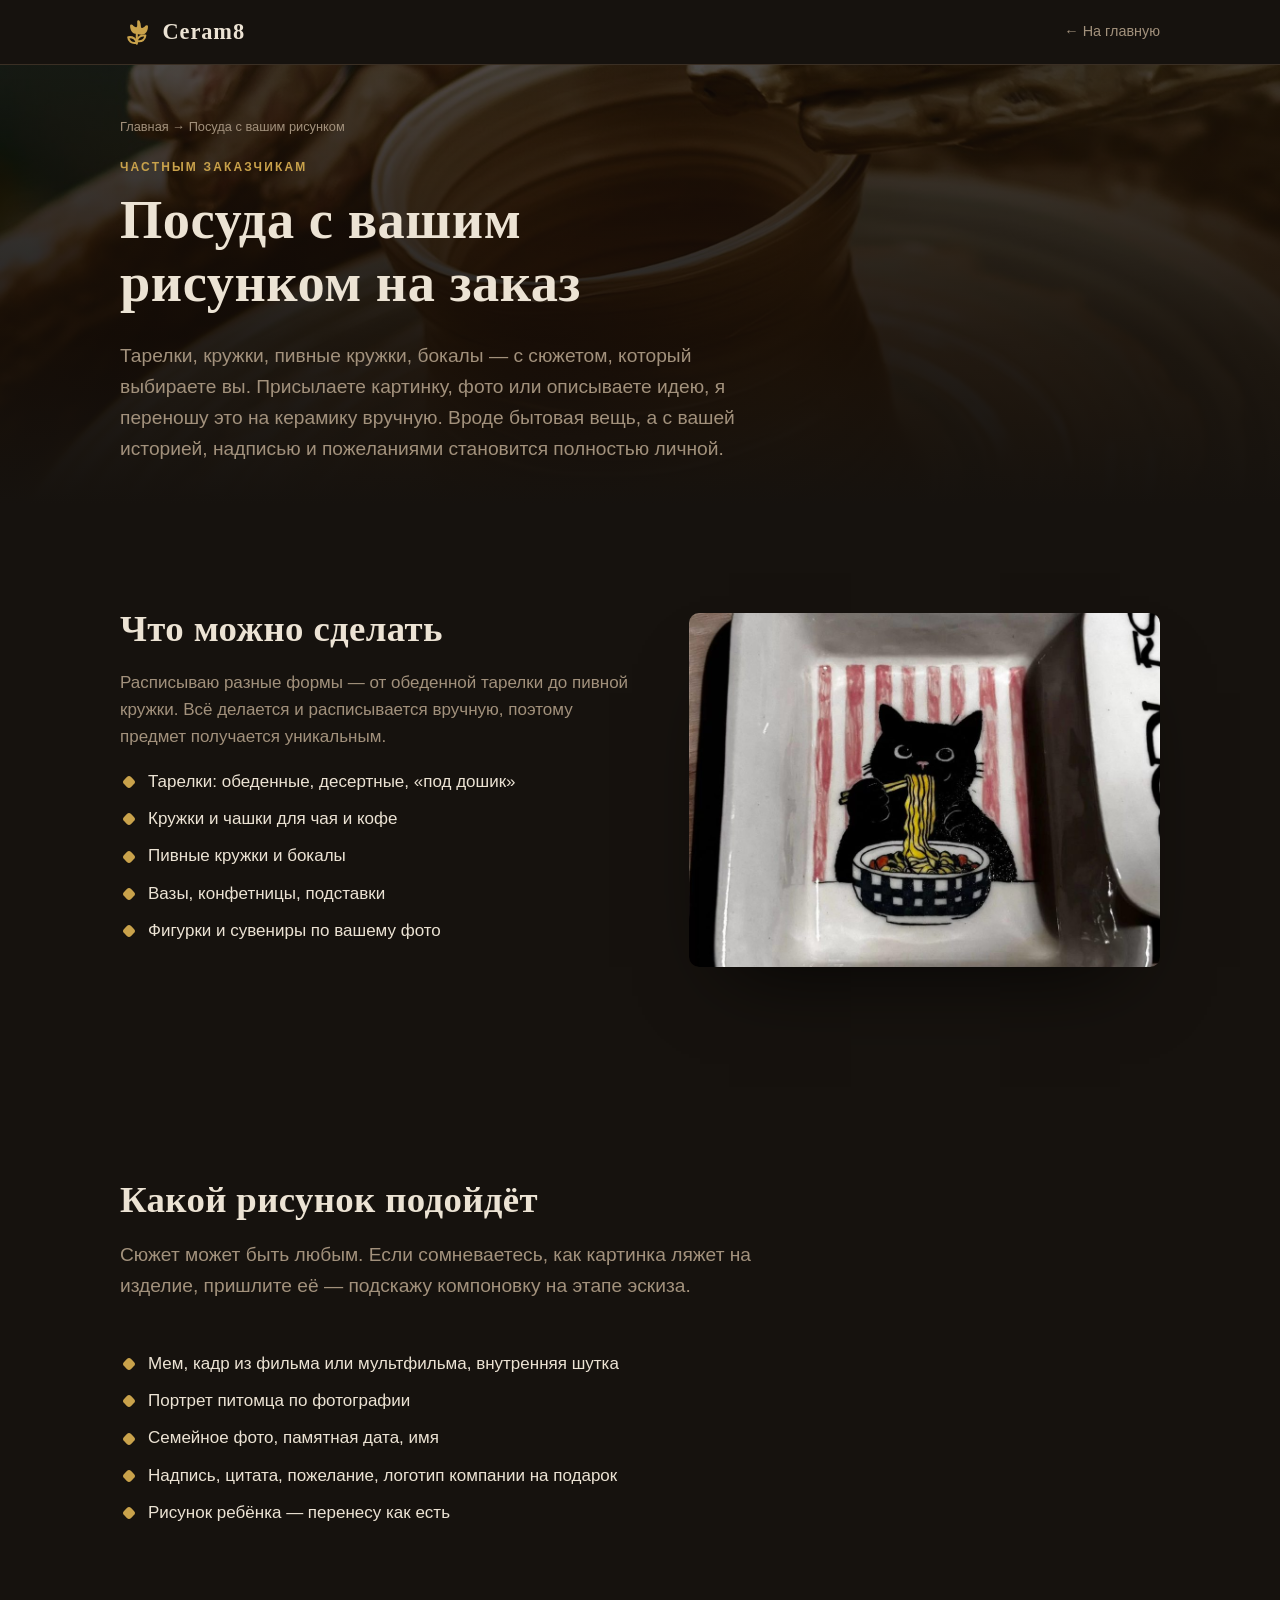
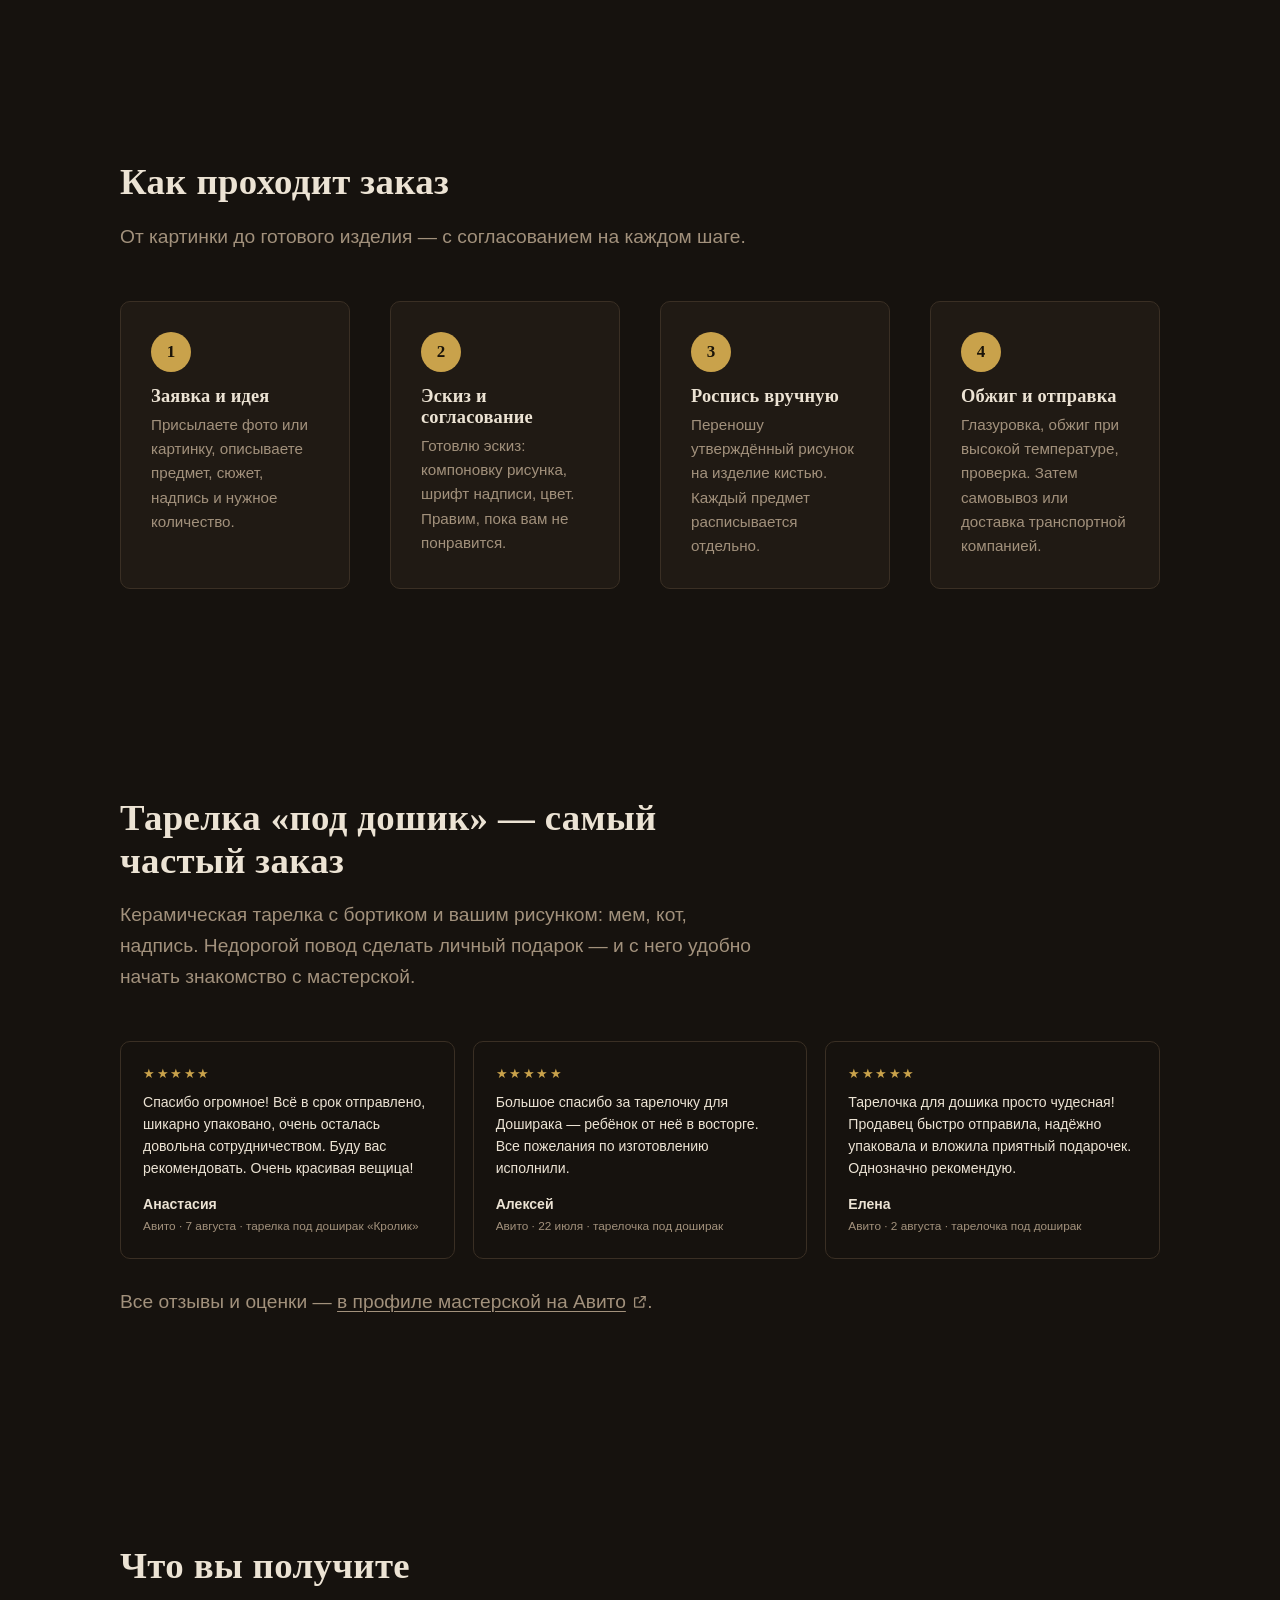
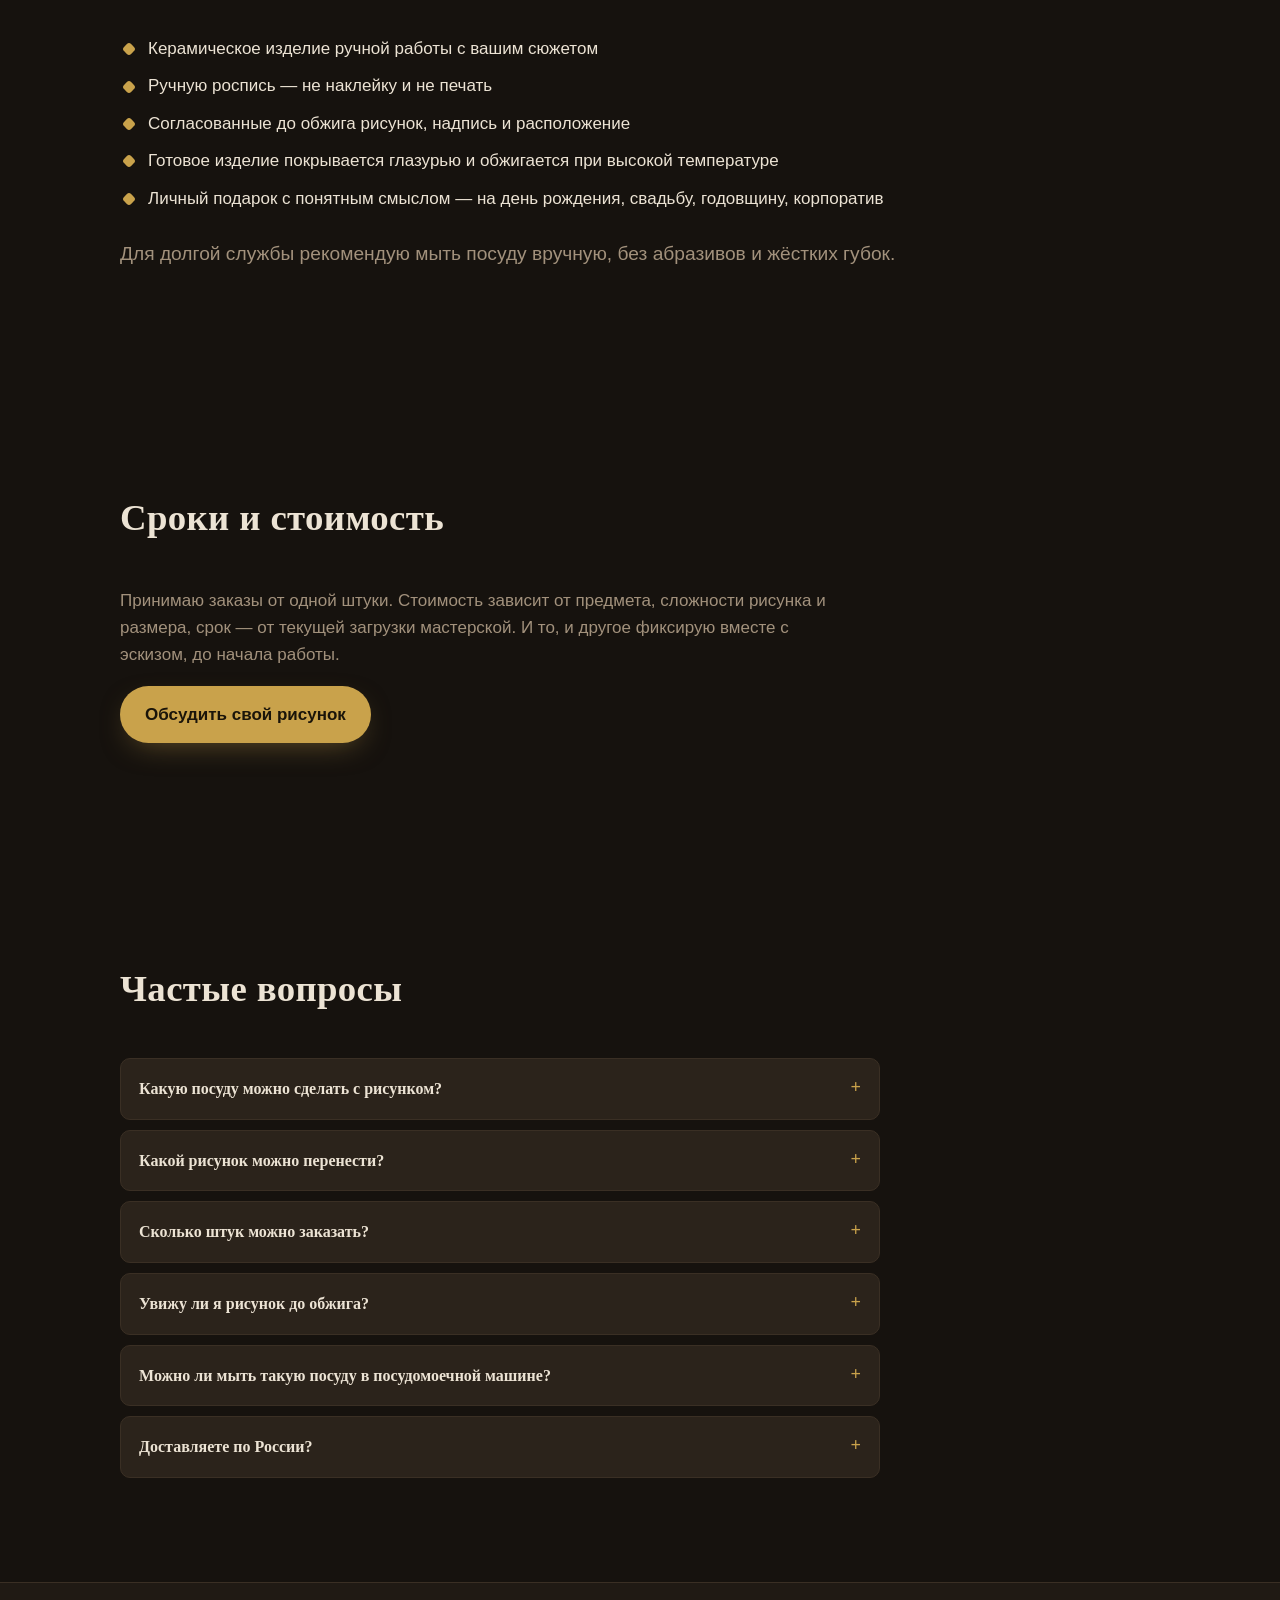
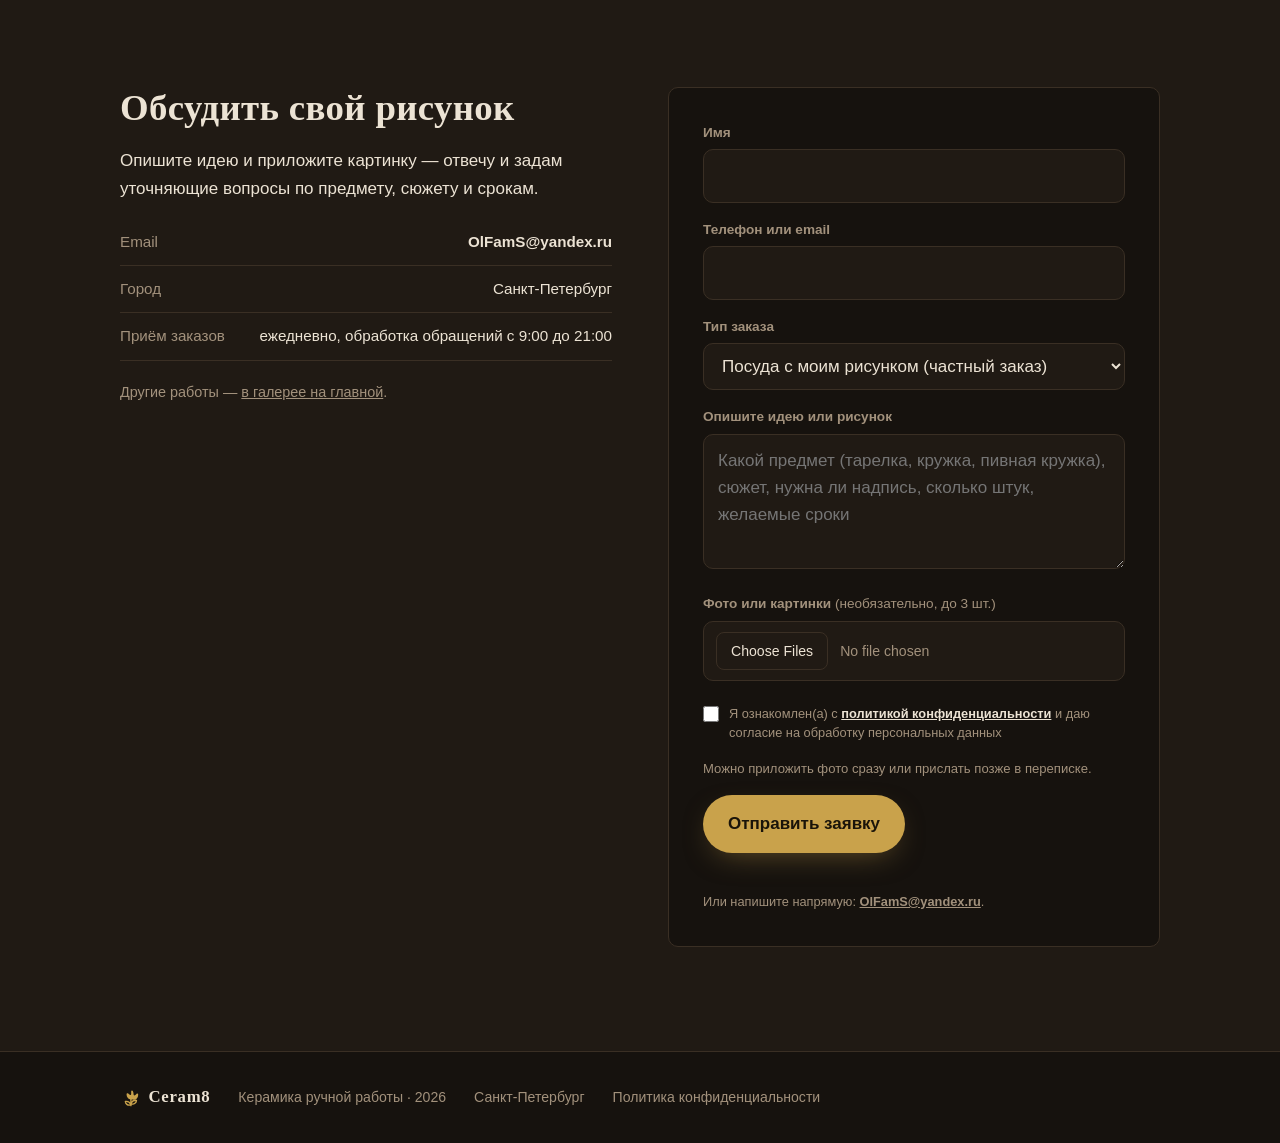
==== commit 582c88fc: "SEO-подстраницы: фон-фото в шапке, правки текста и ссылки на Авито - .subhead получил затемнённое фо" ====
--- a/posuda-s-risunkom/index.html
+++ b/posuda-s-risunkom/index.html
@@ -108,7 +108,7 @@
         <h2>Что можно сделать</h2>
         <p>
           Расписываю разные формы — от обеденной тарелки до пивной кружки. Всё делается и
-          расписывается вручную, поэтому предмет получается один такой.
+          расписывается вручную, поэтому предмет получается уникальным.
         </p>
         <ul class="ticks">
           <li>Тарелки: обеденные, десертные, «под дошик»</li>
@@ -208,7 +208,10 @@
           </figcaption>
         </figure>
       </div>
-      <a href="https://www.avito.ru/brands/23a82c1f3da20328be0f1d66113ceb50/all?sellerId=0406275f1c417eec04f9500fab9211e6" class="btn btn--ghost" target="_blank" rel="nofollow noopener">Все отзывы на Авито</a>
+      <p class="section__sub">
+        Все отзывы и оценки —
+        <a href="https://www.avito.ru/brands/23a82c1f3da20328be0f1d66113ceb50/all?sellerId=0406275f1c417eec04f9500fab9211e6" class="link-ext" target="_blank" rel="nofollow noopener">в профиле мастерской на Авито<svg class="link-ext__icon" width="14" height="14" viewBox="0 0 24 24" fill="none" stroke="currentColor" stroke-width="2" stroke-linecap="round" stroke-linejoin="round" aria-hidden="true"><path d="M14 4h6v6"/><path d="M20 4 11 13"/><path d="M18 14v5a1 1 0 0 1-1 1H5a1 1 0 0 1-1-1V7a1 1 0 0 1 1-1h5"/></svg></a>.
+      </p>
     </div>
   </section>
 
--- a/style.css
+++ b/style.css
@@ -837,10 +837,20 @@
    SEO-ПОДСТРАНИЦЫ  (/restoranam/, /tarelka-pod-doshik/)
    Отдельные посадочные на общих токенах и классах лендинга.
    ========================================================================== */
-.subhead { padding-bottom: 0; }
-.subhead .wrap { max-width: 820px; }
-.subhead h1 { margin-top: .2em; }
-.subhead .lead { max-width: 62ch; }
+.subhead { padding-top: clamp(24px, 5vw, 52px); padding-bottom: clamp(20px, 4vw, 40px); }
+.subhead h1 { margin-top: .2em; max-width: 20ch; }
+.subhead .lead { max-width: 62ch; margin-bottom: 0; }
+
+/* фон верхнего блока — как hero на главной: затемнённое фото поверх запасной текстуры */
+[data-design="3"] .subhead {
+  background-image:
+    linear-gradient(180deg, rgba(14,10,7,.72) 0%, rgba(14,10,7,.9) 62%, var(--bg) 100%),
+    var(--hero-photo),
+    var(--hero-fallback);
+  background-size: cover;
+  background-position: center;
+  background-repeat: no-repeat;
+}
 
 .crumbs { font-size: .8rem; color: var(--muted); margin: 0 0 1.6em; }
 .crumbs a { color: var(--muted); text-decoration: none; }
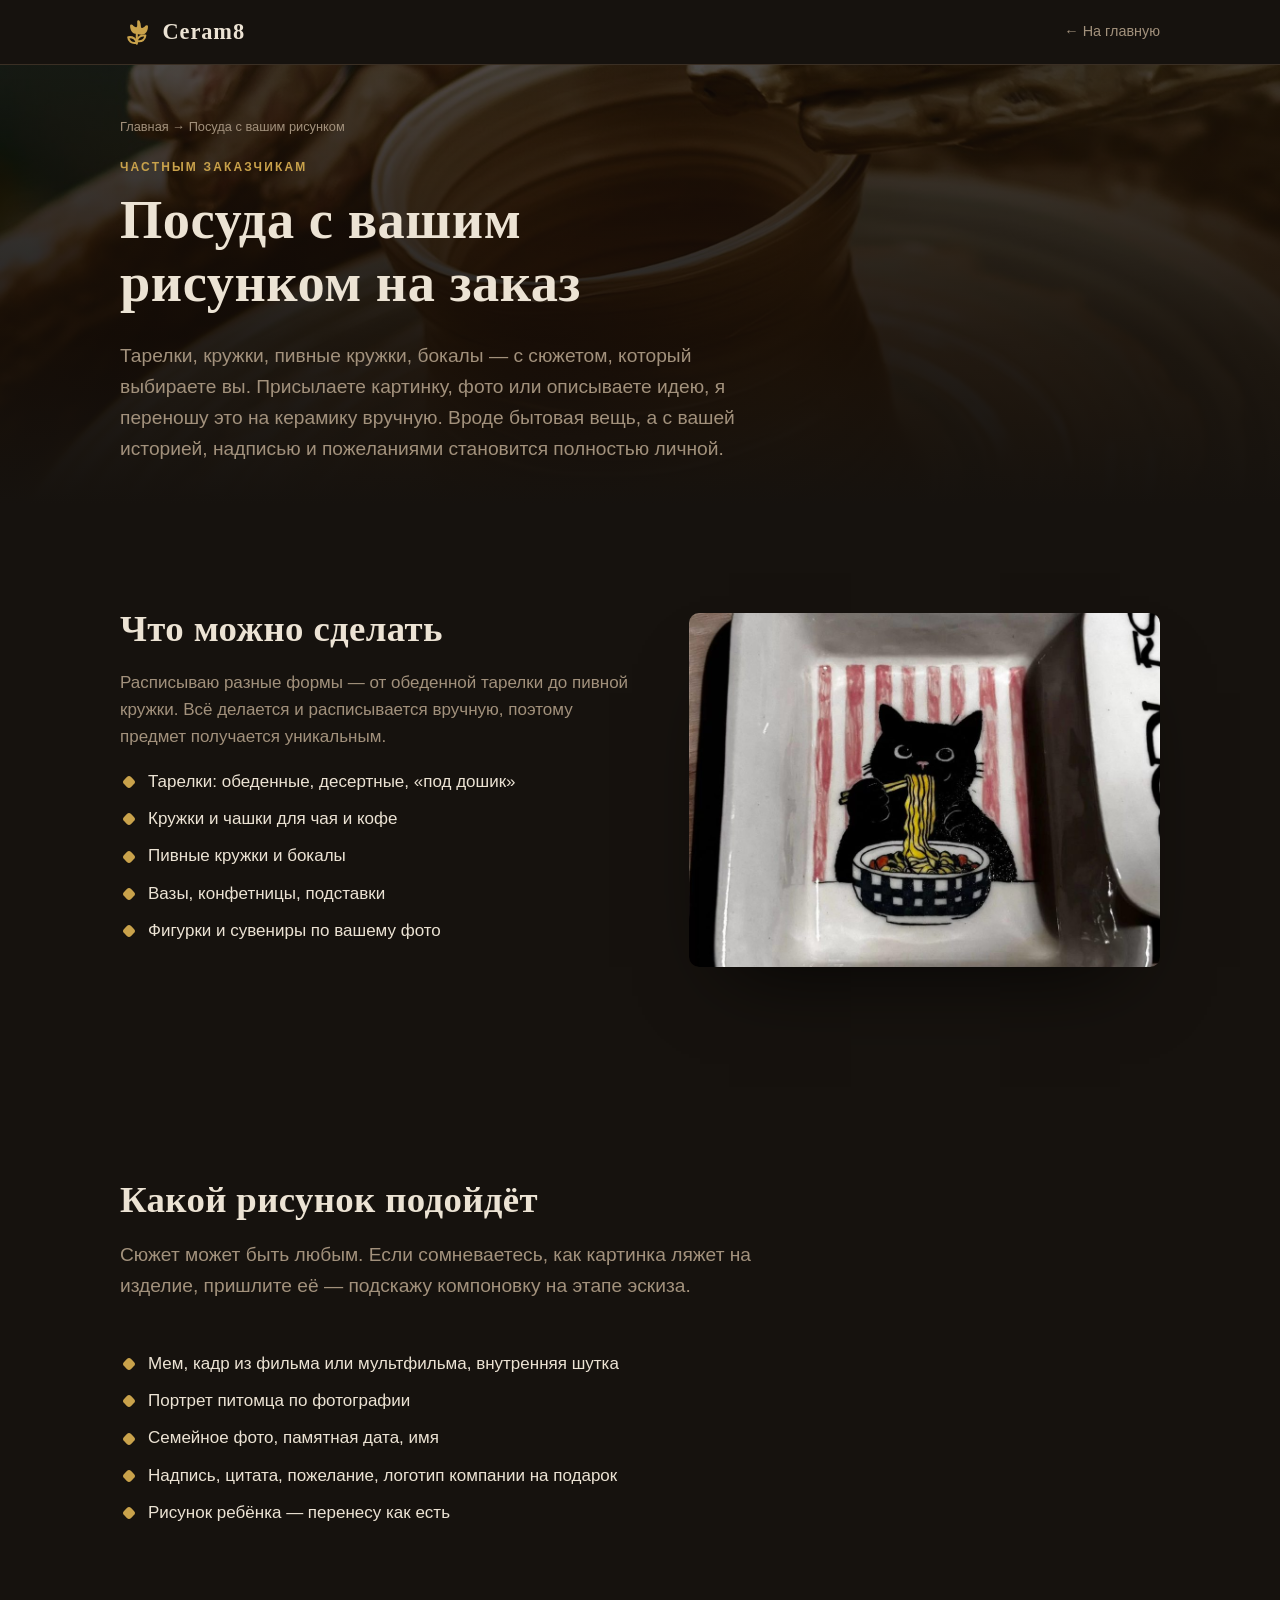
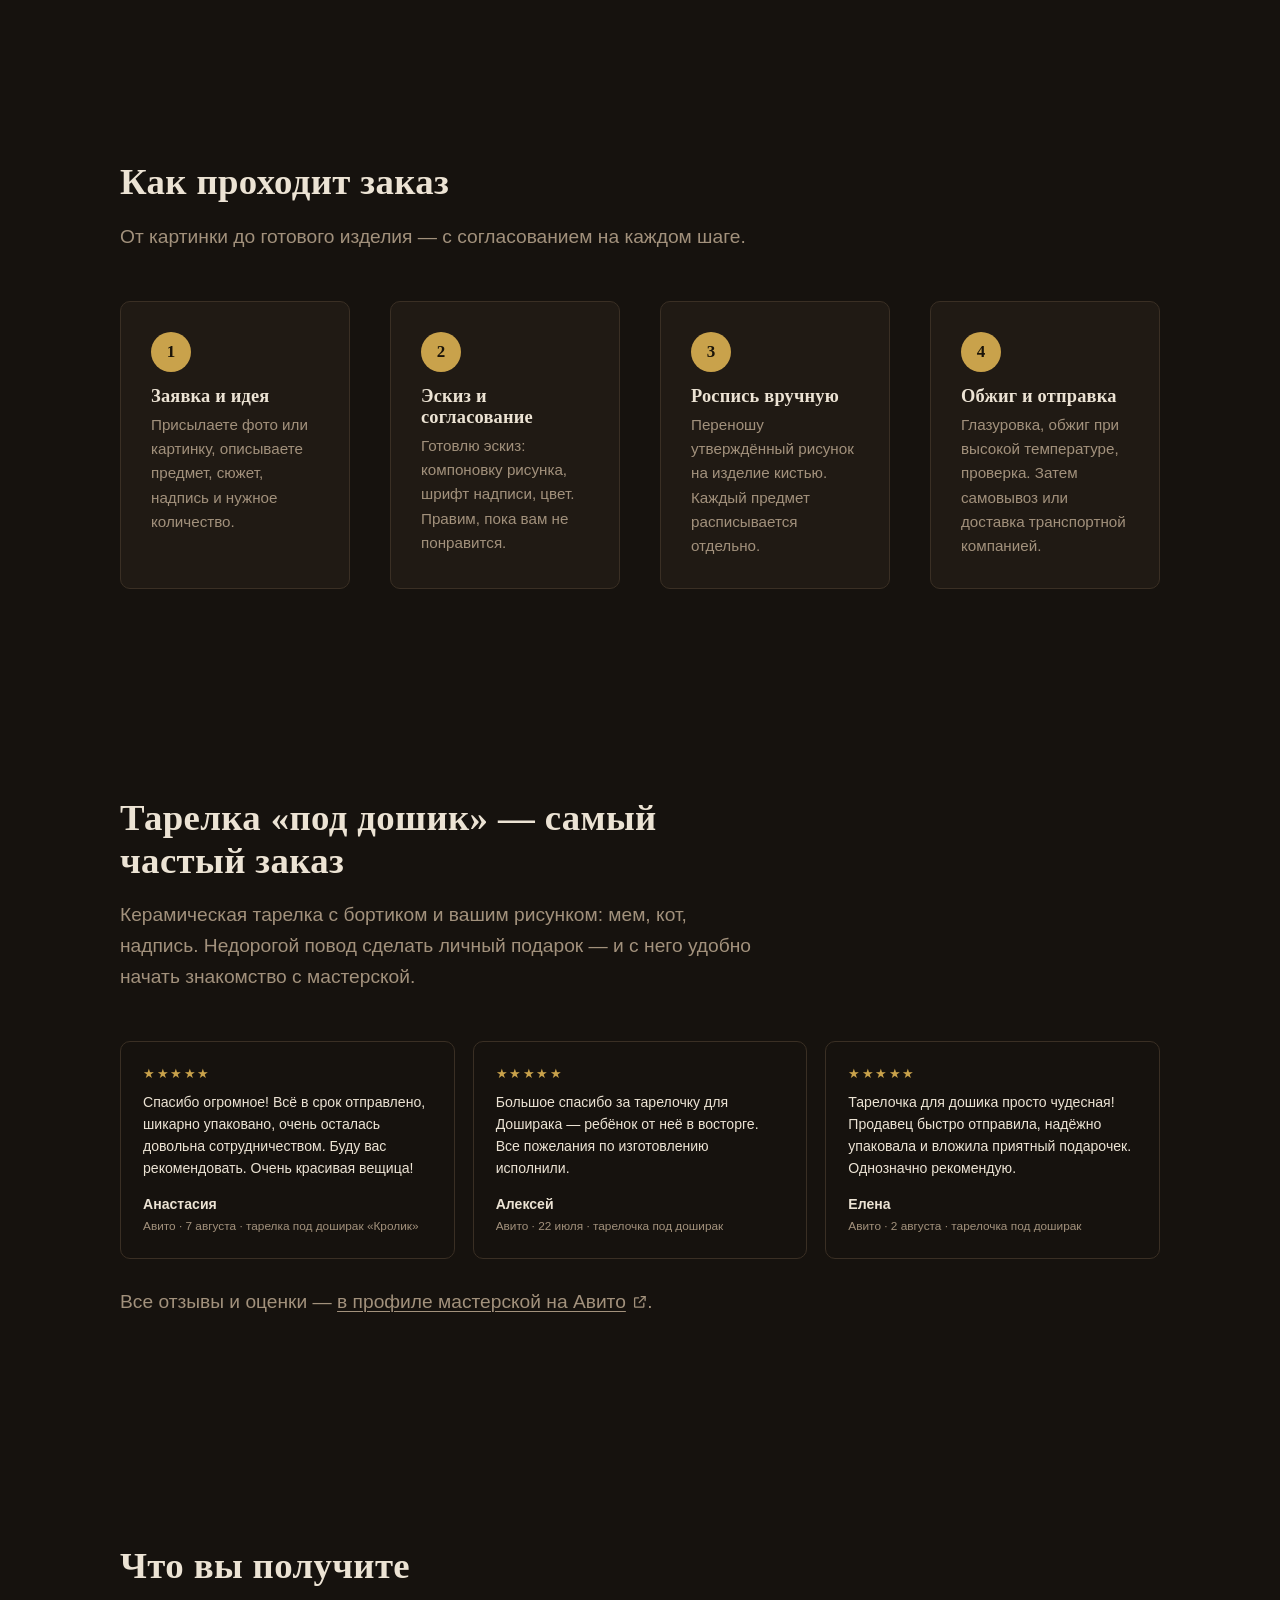
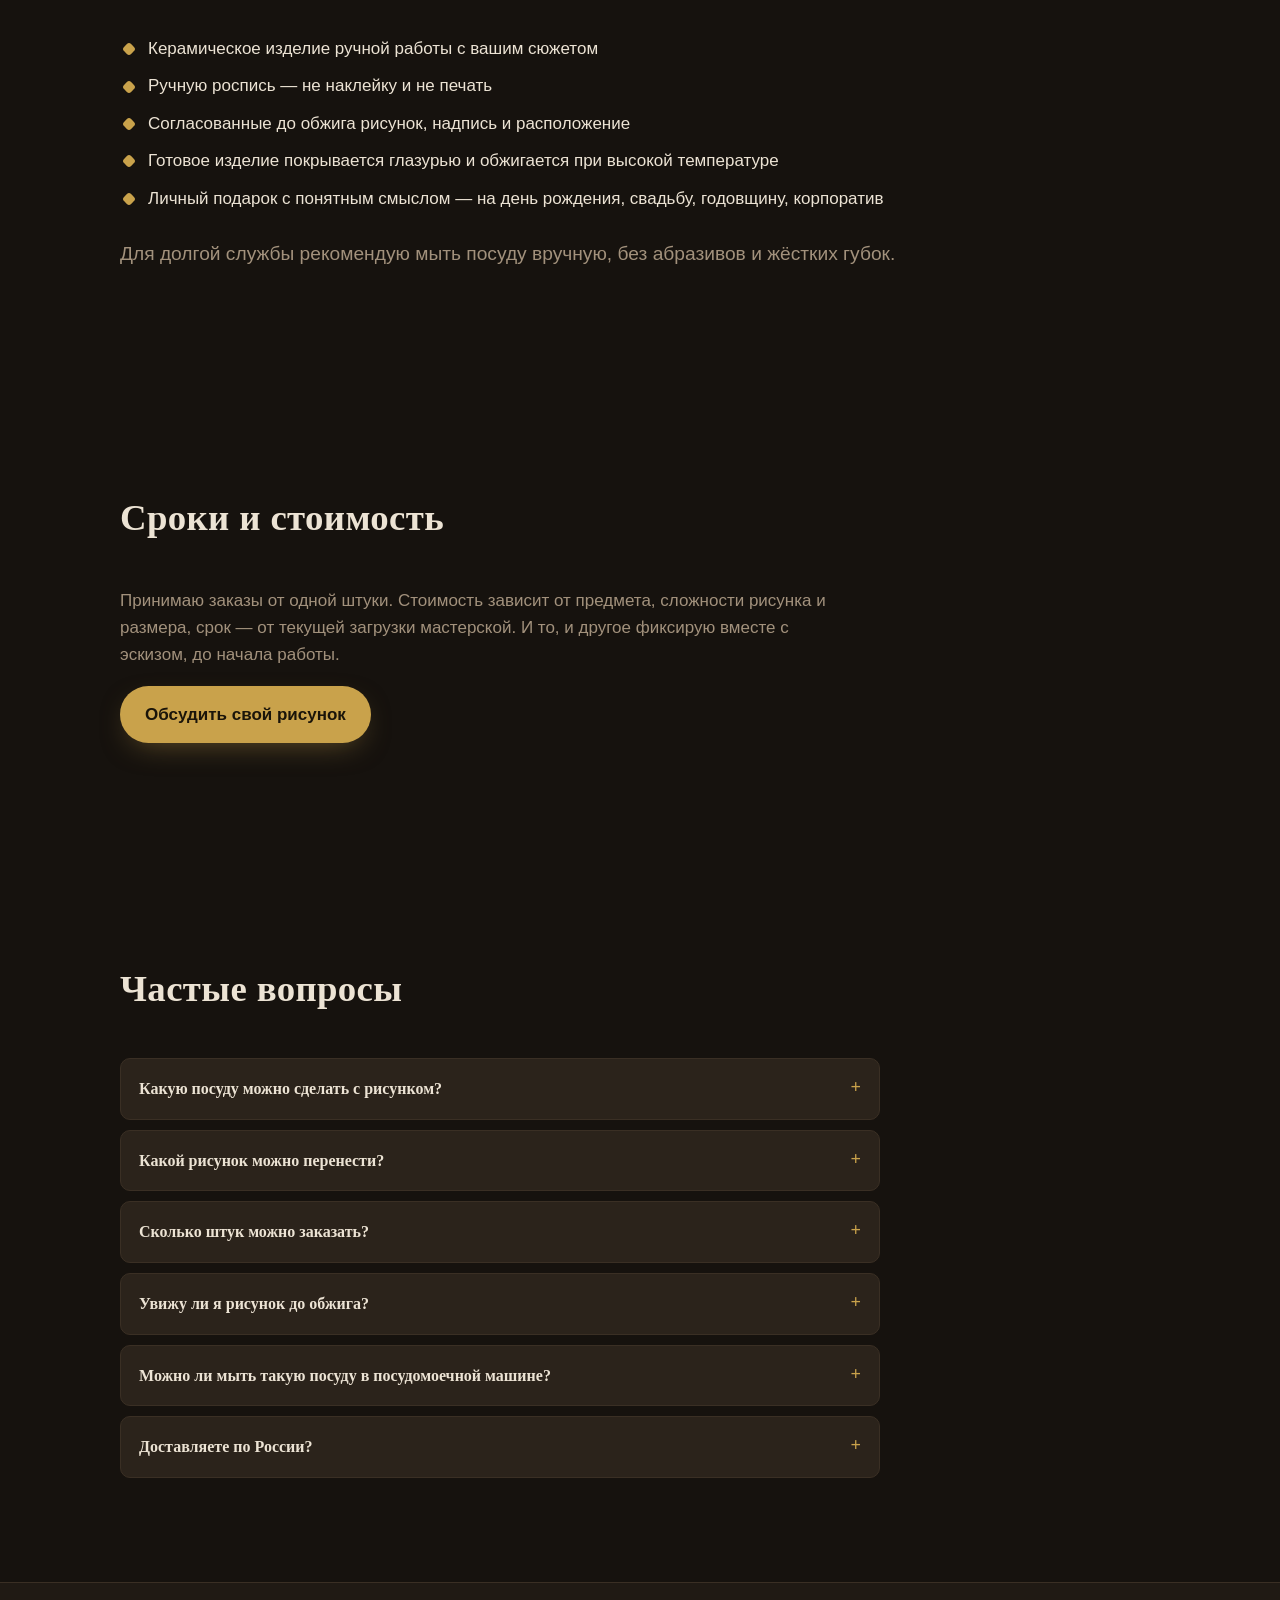
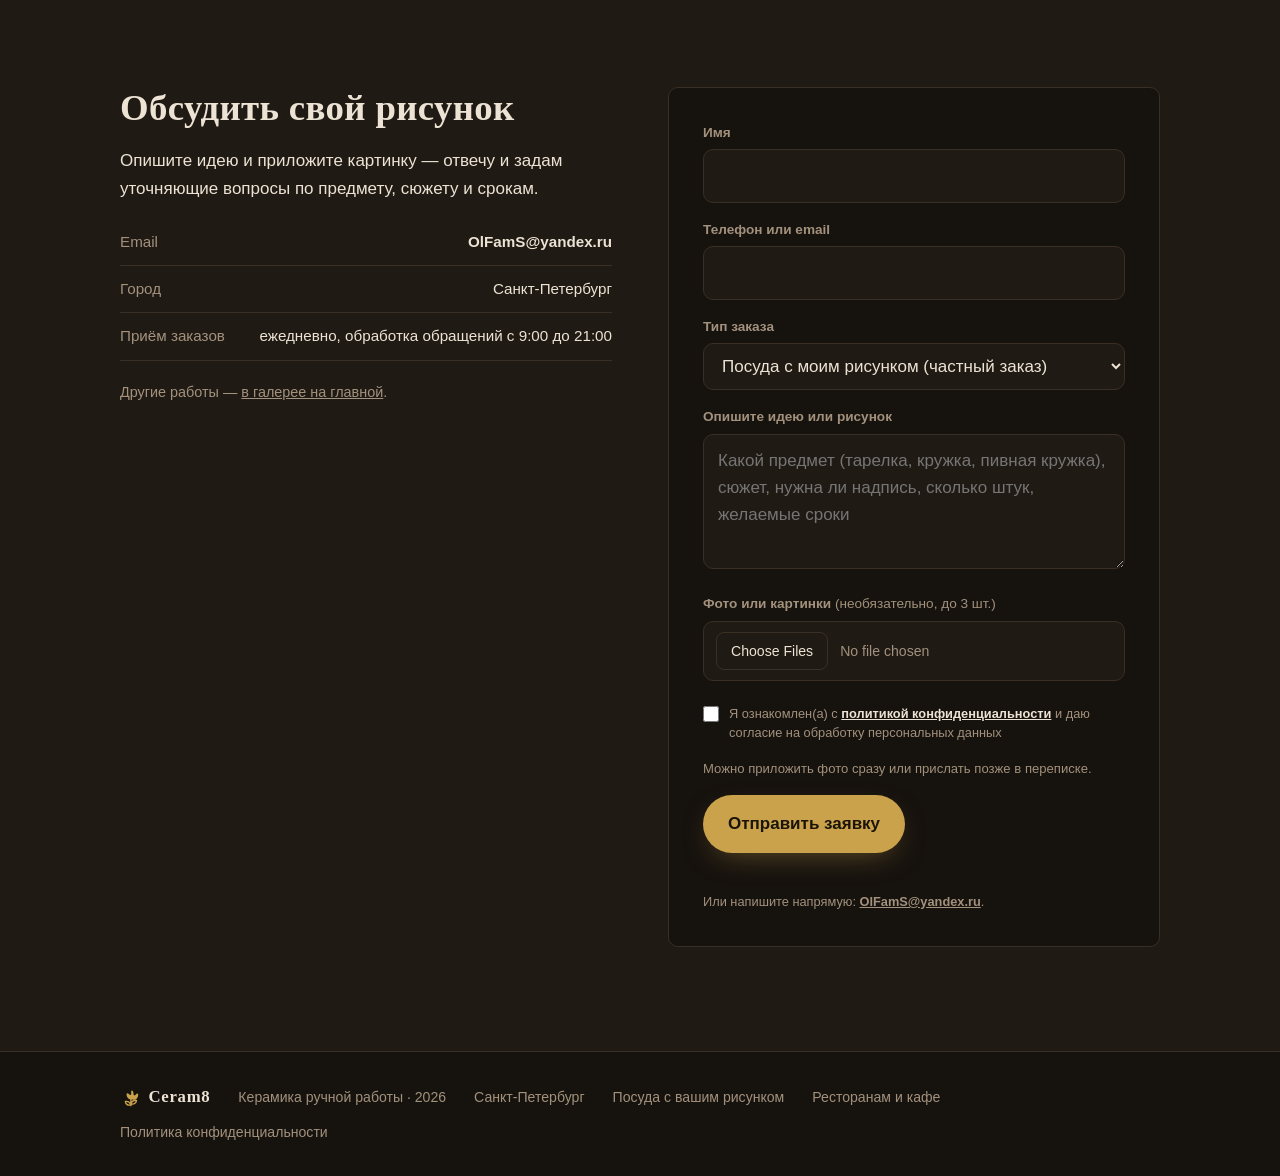
==== commit fbe42074: "Связал SEO-страницы с лендингом (A + B) A. В блоках #custom и #horeca главной — вторая ghost-кнопка " ====
--- a/posuda-s-risunkom/index.html
+++ b/posuda-s-risunkom/index.html
@@ -353,6 +353,8 @@
     </span>
     <span>Керамика ручной работы · <span id="year"></span></span>
     <span>Санкт-Петербург</span>
+    <a href="../posuda-s-risunkom/">Посуда с вашим рисунком</a>
+    <a href="../restoranam/">Ресторанам и кафе</a>
     <a href="../privacy.html">Политика конфиденциальности</a>
   </div>
 </footer>
--- a/style.css
+++ b/style.css
@@ -96,6 +96,7 @@
 .btn--primary:hover { transform: translateY(-2px); }
 .btn--ghost { border-color: var(--line); color: var(--text); background: transparent; }
 .btn--ghost:hover { border-color: var(--accent); color: var(--accent); }
+.btn-row { display: flex; flex-wrap: wrap; gap: 12px; }
 
 /* ---------- Шапка ---------- */
 .site-header {
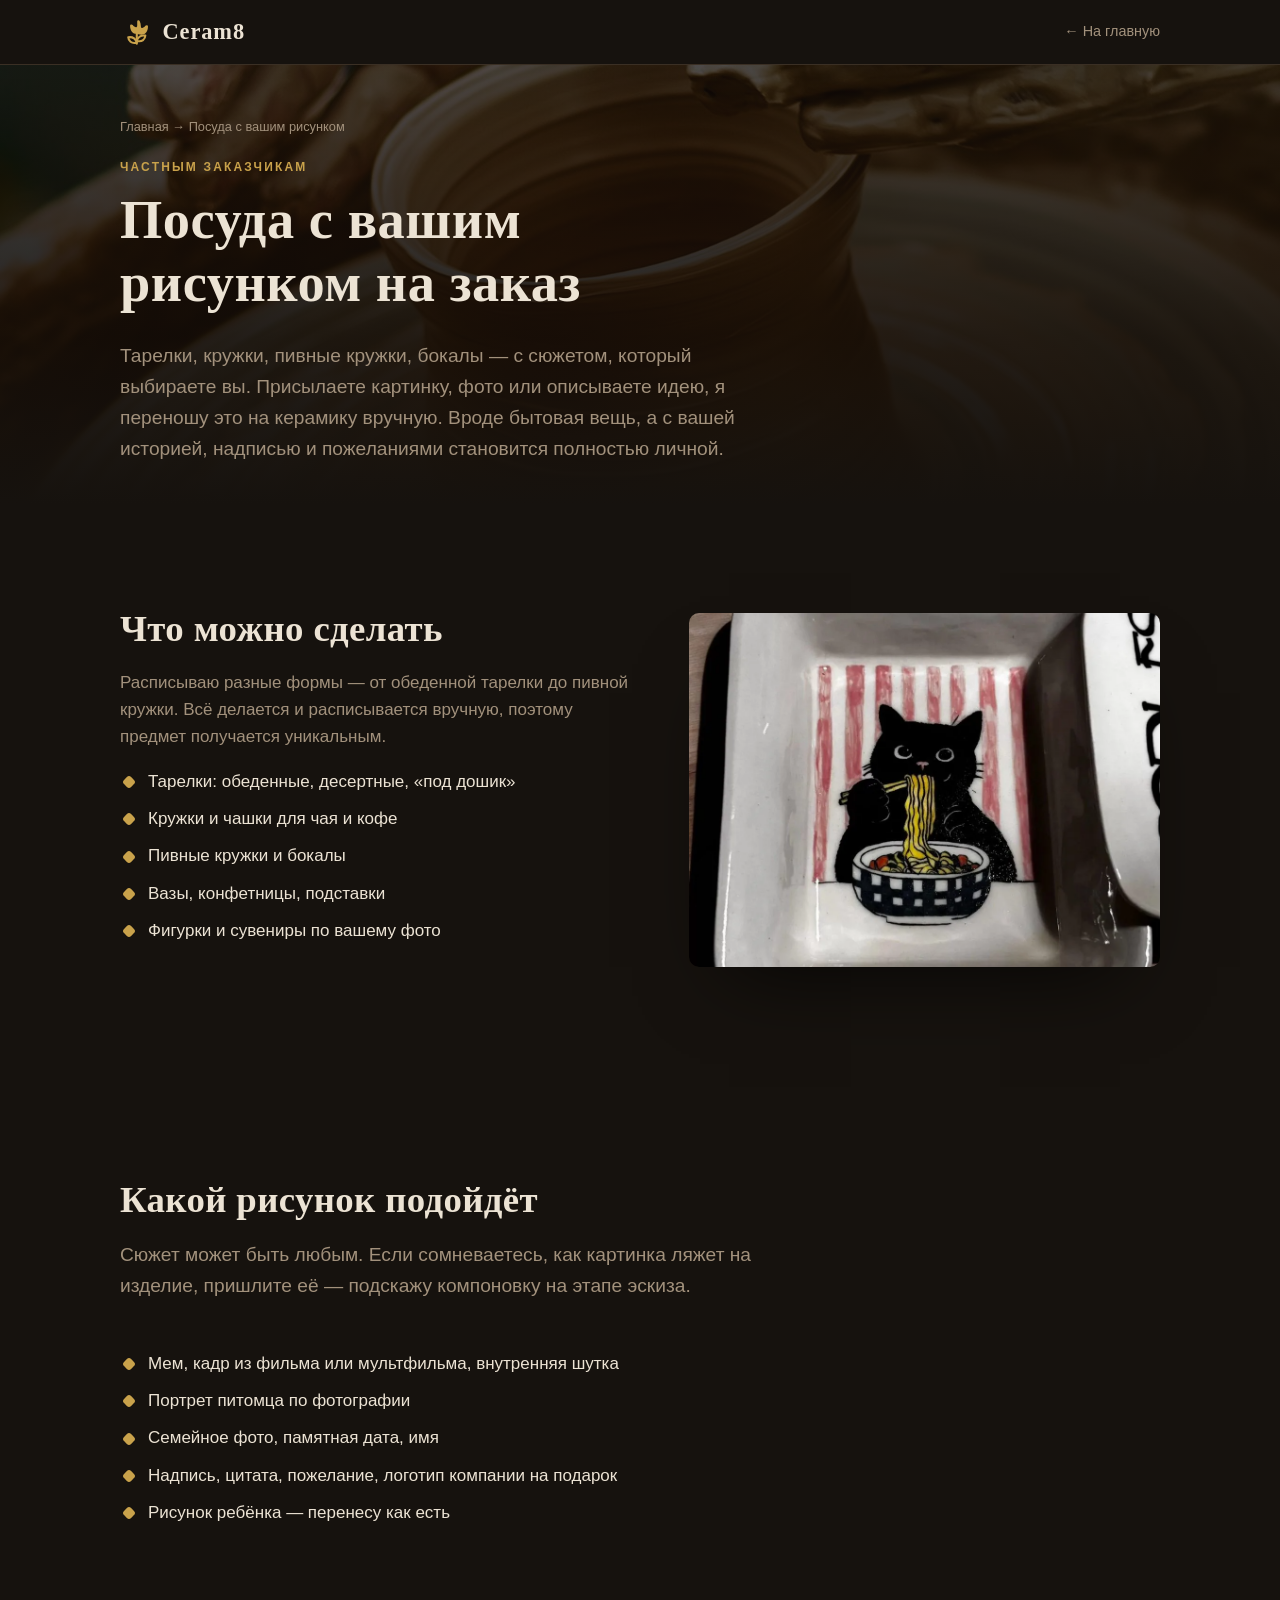
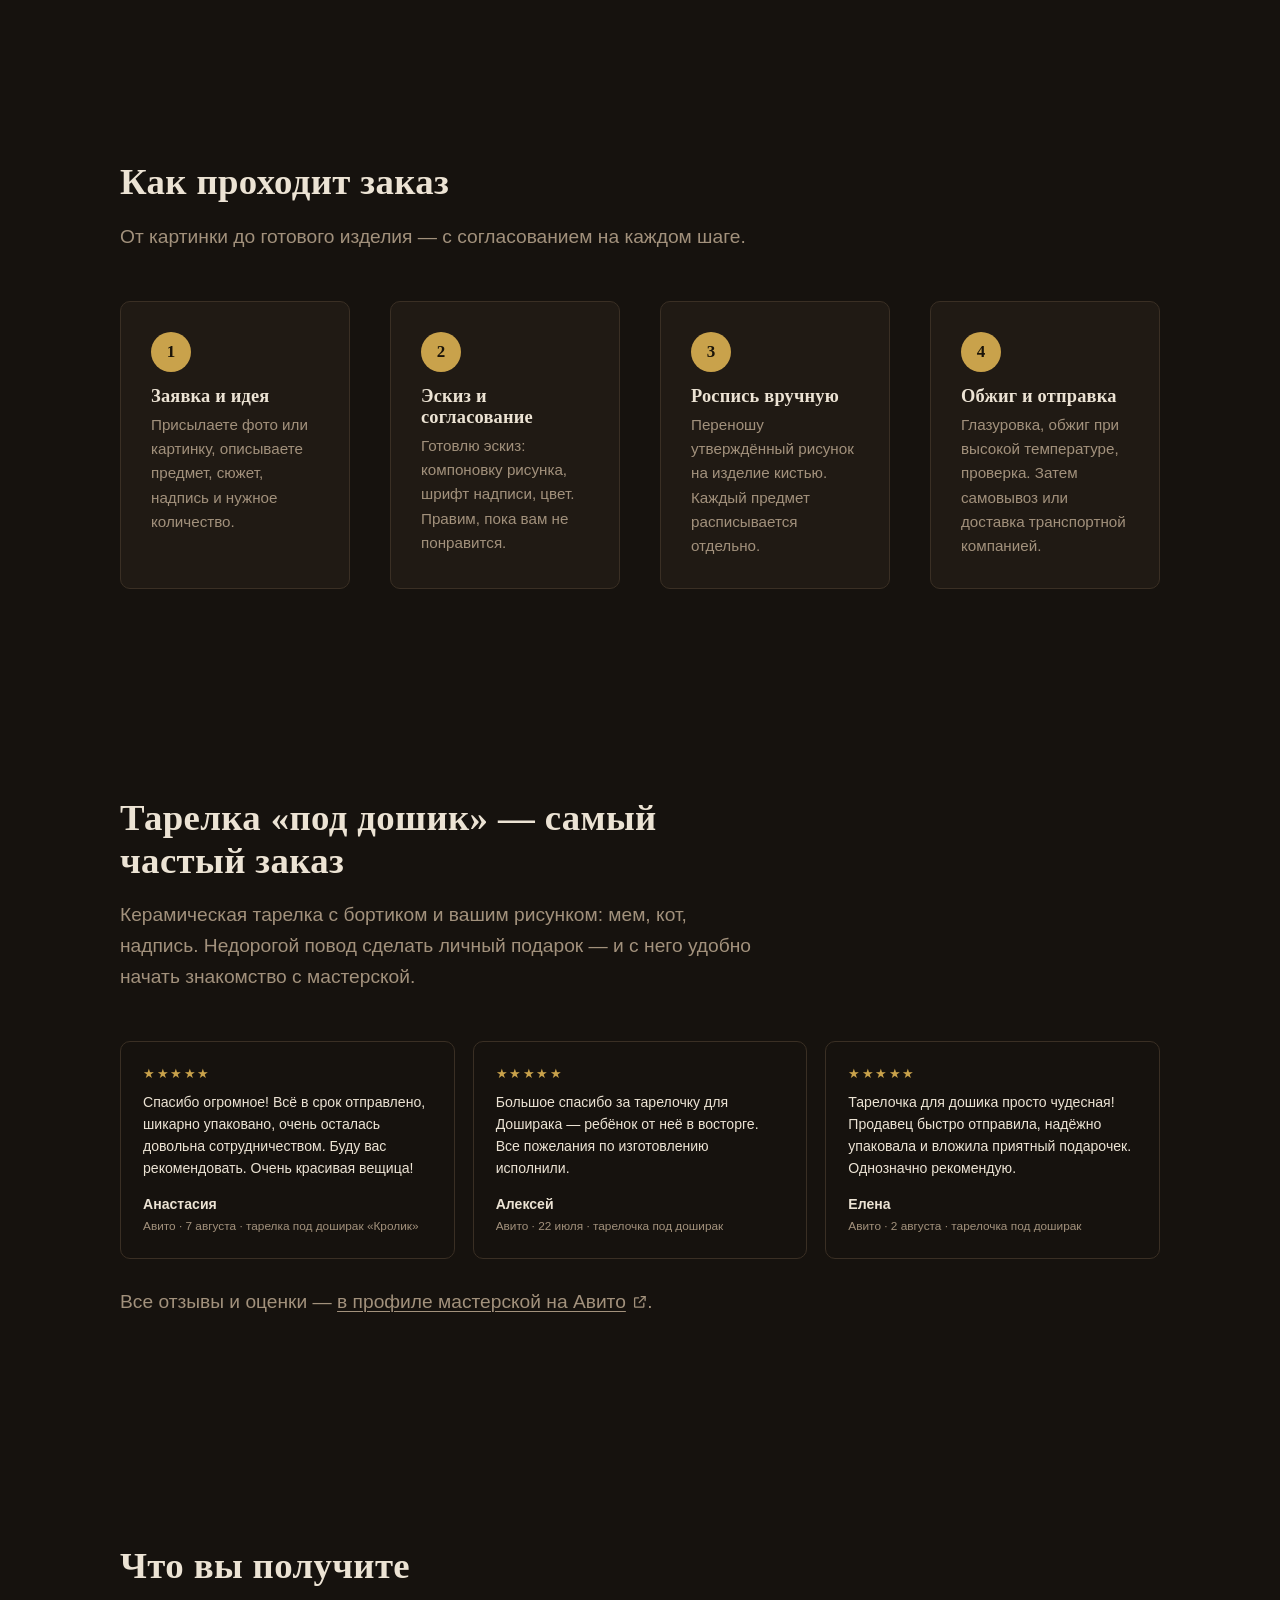
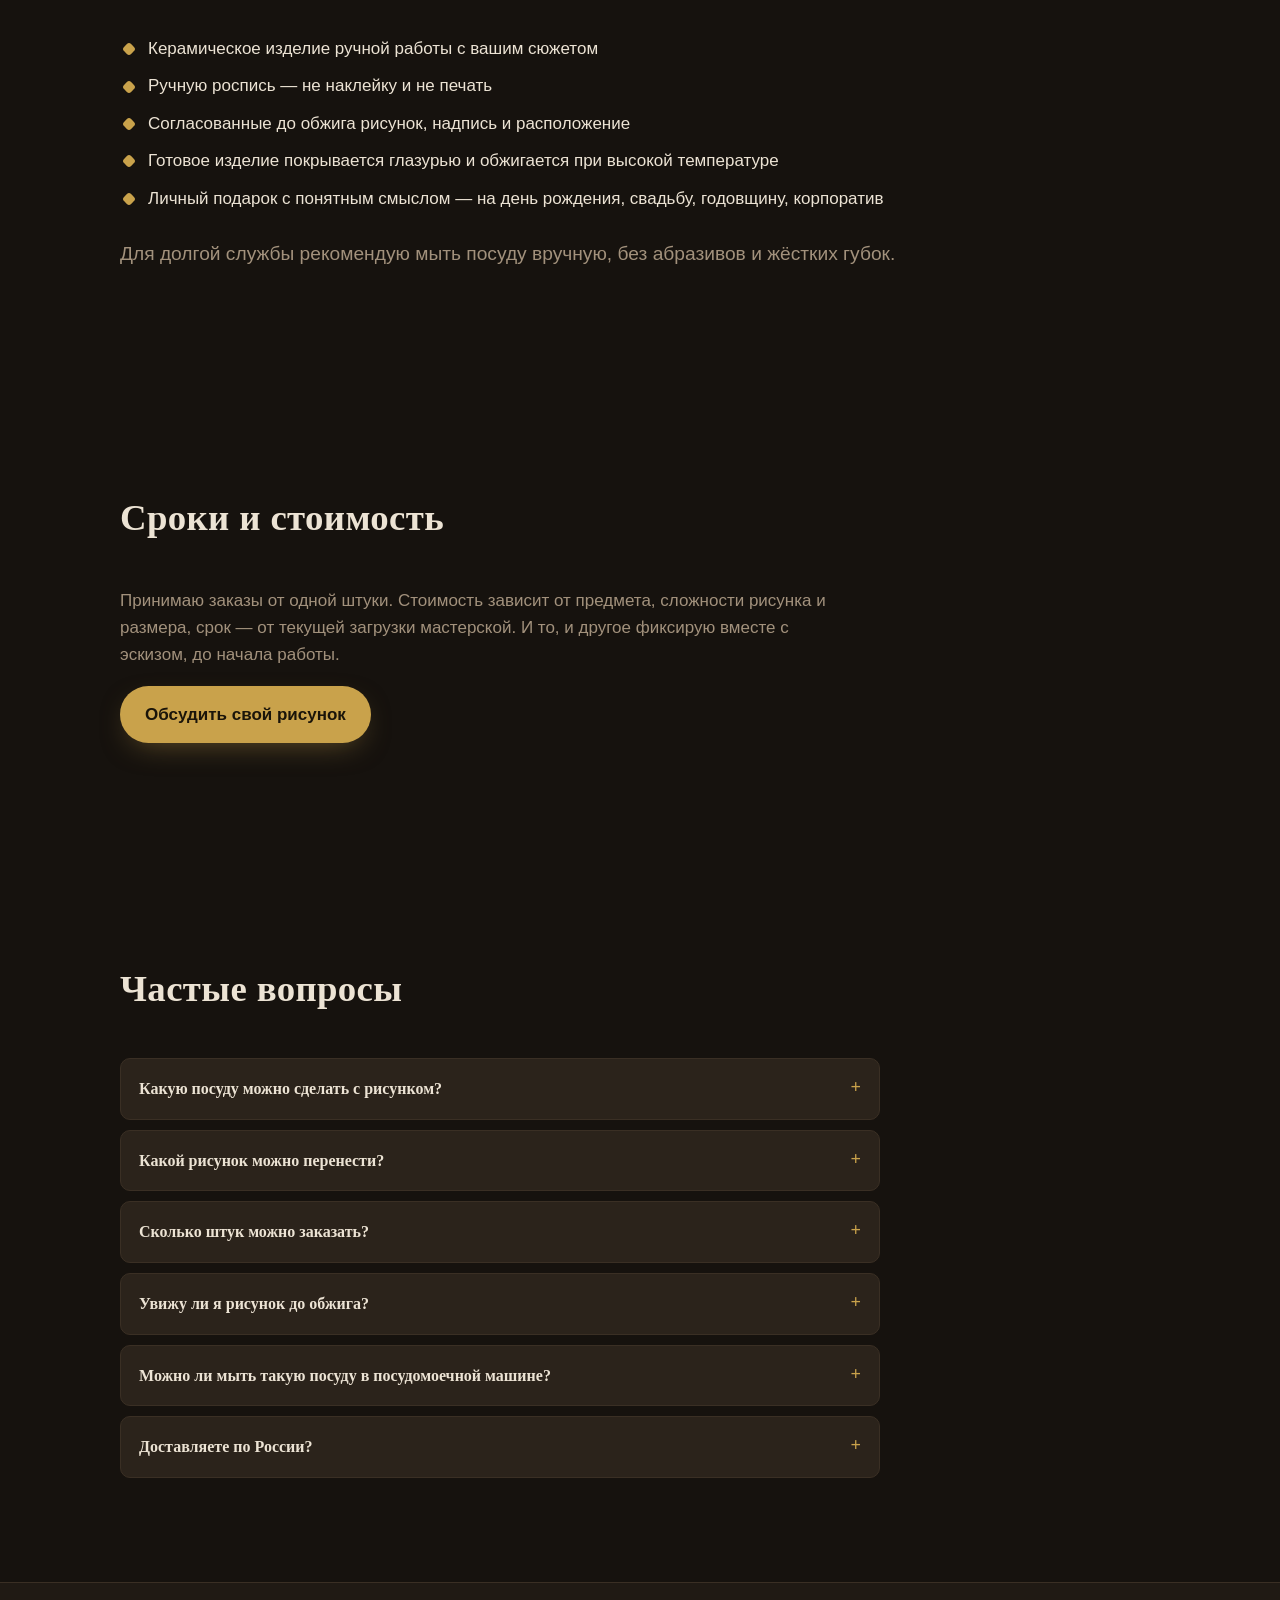
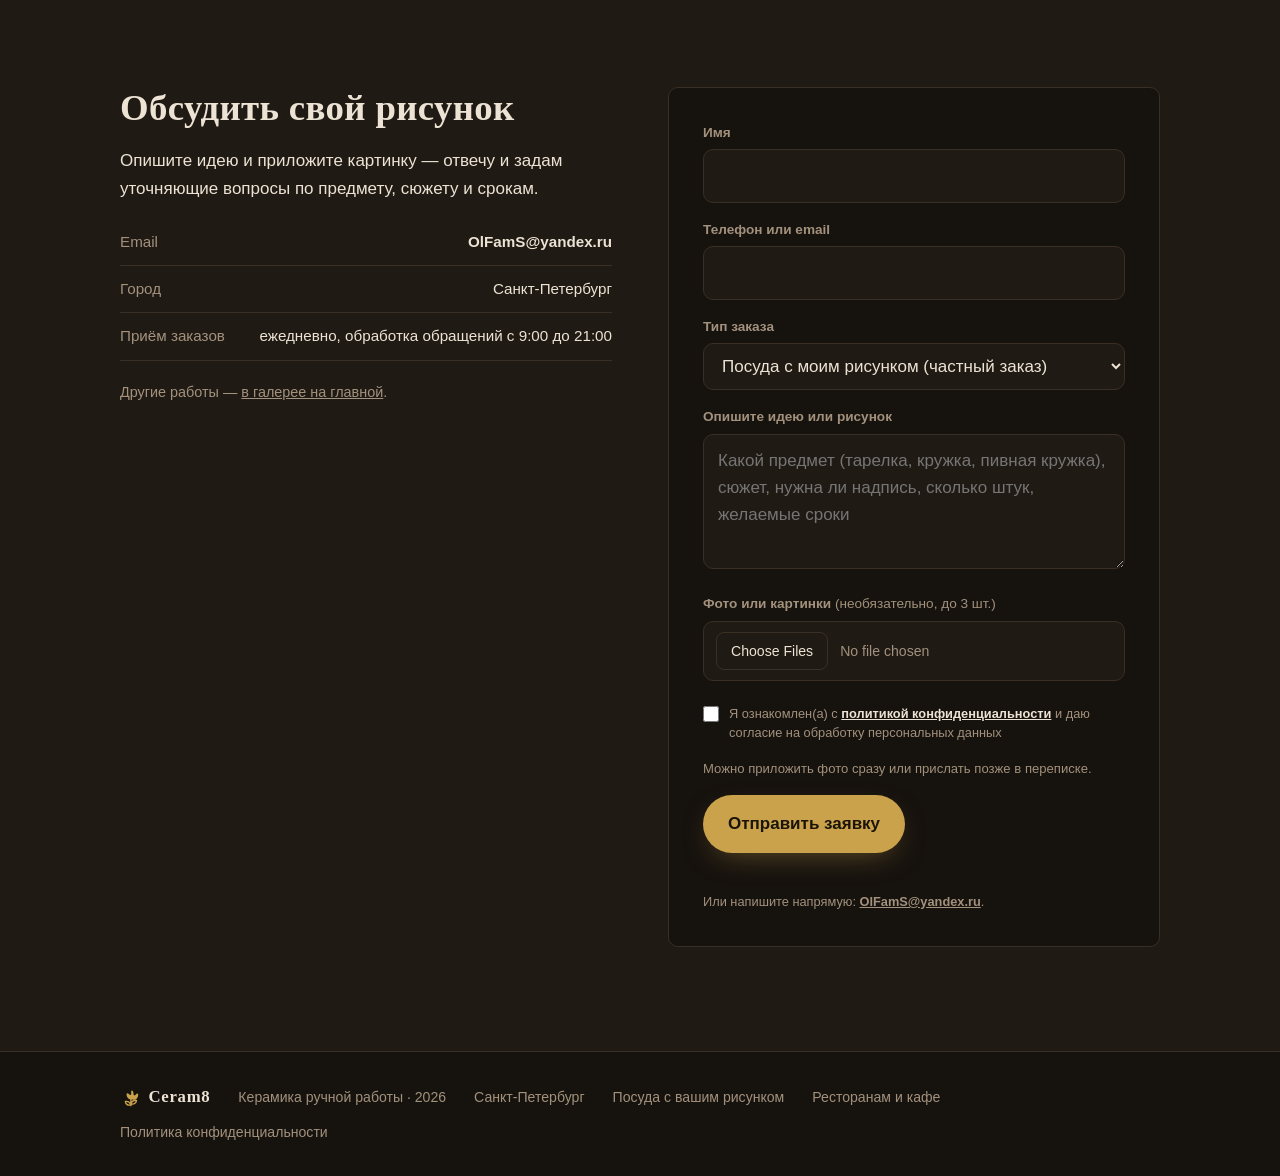
==== commit 5e0b202c: "Фото работ: из CSS-фонов в семантические <img> с alt, picture/webp, lazy-loading Раньше все фотограф" ====
--- a/posuda-s-risunkom/index.html
+++ b/posuda-s-risunkom/index.html
@@ -118,13 +118,11 @@
           <li>Фигурки и сувениры по вашему фото</li>
         </ul>
       </div>
-      <figure class="photo-frame" style="--img:url('../images/kot-ramen.jpg')">
-        <svg viewBox="0 0 220 220" class="photo-frame__ph" role="img" aria-label="Посуда с рисунком заказчика">
-          <circle cx="110" cy="110" r="100" class="ware__rim"/>
-          <circle cx="110" cy="110" r="72" class="ware__well"/>
-          <path d="M78 92l14 40 12-26 10 30 16-44" class="ware__brush"/>
-          <path d="M74 138c16 14 56 14 72 0" class="ware__brush"/>
-        </svg>
+      <figure class="photo-frame">
+        <picture>
+          <source srcset="../images/kot-ramen.webp" type="image/webp">
+          <img class="photo-frame__img" src="../images/kot-ramen.jpg" width="997" height="1135" alt="Керамическая тарелка ручной работы с росписью: чёрный кот с палочками ест лапшу из мисочки" loading="lazy" decoding="async">
+        </picture>
       </figure>
     </div>
   </section>
--- a/style.css
+++ b/style.css
@@ -96,7 +96,6 @@
 .btn--primary:hover { transform: translateY(-2px); }
 .btn--ghost { border-color: var(--line); color: var(--text); background: transparent; }
 .btn--ghost:hover { border-color: var(--accent); color: var(--accent); }
-.btn-row { display: flex; flex-wrap: wrap; gap: 12px; }
 
 /* ---------- Шапка ---------- */
 .site-header {
@@ -174,27 +173,10 @@
 .hero__note { font-size: .9rem; color: var(--muted); margin: 0; }
 
 .hero__media { display: flex; justify-content: center; width: 100%; }
-.ware {
-  flex: none;
-  align-self: center;
-  width: min(88vw, 420px);
-  aspect-ratio: 1 / 1;
-  background: var(--surface);
-  border-radius: 50%;
-  padding: 6%;
-  box-shadow: 0 30px 60px -30px rgba(58,47,40,.45);
-}
-.ware--set { aspect-ratio: 13 / 10; border-radius: var(--radius); }
-.ware svg { display: block; width: 100%; height: auto; aspect-ratio: 1 / 1; overflow: visible; }
-.ware--set svg { aspect-ratio: 13 / 10; }
-.ware__rim { fill: var(--surface-2); stroke: var(--line); stroke-width: 2; }
-.ware__well { fill: var(--surface); stroke: var(--line); stroke-width: 1.5; }
-.ware__brush { fill: none; stroke: var(--accent); stroke-width: 6; stroke-linecap: round; stroke-linejoin: round; }
-.ware__dot { fill: var(--accent); }
-.ware__mark { fill: var(--accent); font-family: var(--font-head); font-size: 22px; text-anchor: middle; font-weight: 700; }
 
 /* ---------- Фото-рамка в блоках «Ваш рисунок» и «Ресторанам» ----------
-   Показывает фото из --img; пока фото нет — виден рисованный плейсхолдер. */
+   Рамка задаёт пропорции и скругление; внутри — настоящий <img> (через
+   <picture> с webp), растянутый на всю рамку через object-fit: cover. */
 .photo-frame {
   position: relative;
   width: 100%;
@@ -208,21 +190,13 @@
 }
 .photo-frame--wide { aspect-ratio: 13 / 10; }
 .photo-frame--hero { max-width: 460px; aspect-ratio: 4 / 5; }
-.photo-frame__ph {
+.photo-frame__img {
   position: absolute;
   inset: 0;
-  width: 70%;
-  height: 70%;
-  margin: auto;
-  overflow: visible;
-}
-.photo-frame::after {
-  content: "";
-  position: absolute;
-  inset: 0;
-  background-image: var(--img, none);
-  background-size: cover;
-  background-position: center;
+  display: block;
+  width: 100%;
+  height: 100%;
+  object-fit: cover;
 }
 
 /* ---------- Галерея ---------- */
@@ -241,12 +215,18 @@
   display: flex;
   align-items: flex-end;
   color: #fff;
-  background-image: var(--img, none);
-  background-size: cover;
-  background-position: center;
-}
-/* второй слой — глиняный градиент-плейсхолдер, виден пока нет фото
-   (добавьте на <figure> атрибут style="--img:url('images/1.jpg')") */
+}
+.tile__img {
+  position: absolute;
+  inset: 0;
+  z-index: 0;
+  display: block;
+  width: 100%;
+  height: 100%;
+  object-fit: cover;
+}
+/* второй слой — глиняный градиент под фото; подстраховка на случай,
+   если файл фото не загрузится (img не перекроет это z-index:-1 пятно) */
 .tile::before {
   content: "";
   position: absolute;
@@ -365,7 +345,6 @@
   border-radius: 3px;
   transform: rotate(45deg);
 }
-.ware--plate { background: var(--surface); }
 
 /* ---------- Физ / юр лица ---------- */
 .clients { background: var(--surface); }
@@ -654,107 +633,9 @@
 }
 
 /* ==========================================================================
-   КОНЦЕПЦИЯ 1 — ТЁПЛЫЙ МИНИМАЛИЗМ  (палитра по умолчанию, лёгкие уточнения)
-   ========================================================================== */
-[data-design="1"] {
-  --bg: #f5efe6;
-  --surface: #fdfaf5;
-  --surface-2: #efe4d4;
-  --text: #2f271f;
-  --muted: #5c4b3b;
-  --accent: #a25a2f;
-  --line: #e0d5c4;
-
-  /* Фактура на фоне всего сайта. Своё изображение — положите в images/ и
-     поправьте путь; убрать фактуру совсем — замените значение на none. */
-  --site-photo: url("images/texture.jpg");
-}
-[data-design="1"] .hero { padding-top: clamp(48px, 10vw, 110px); }
-[data-design="1"] .section__sub { max-width: 44ch; }
-
-/* Светлая фактура штукатурки на фоне всего сайта.
-   Закреплённый слой во всю ширину окна: не двигается при прокрутке, работает
-   на мобильных (в отличие от background-attachment: fixed), текст скользит поверх. */
-[data-design="1"] body::before {
-  content: "";
-  position: fixed;
-  inset: 0;
-  z-index: -1;
-  background:
-    linear-gradient(rgba(246,240,231,.88), rgba(246,240,231,.9)),
-    var(--site-photo) center center / cover no-repeat;
-}
-/* Панели, которые в этой концепции лежат на фактуре — делаем полупрозрачными,
-   чтобы она слегка просвечивала, а не обрывалась прямоугольником. */
-[data-design="1"] .clients,
-[data-design="1"] .contacts,
-[data-design="1"] .firing { background: rgba(251,247,241,.85); }
-[data-design="1"] .site-header { background: rgba(245,239,230,.92); }
-@supports (backdrop-filter: blur(6px)) or (-webkit-backdrop-filter: blur(6px)) {
-  [data-design="1"] .site-header {
-    background: rgba(245,239,230,.72);
-    -webkit-backdrop-filter: blur(6px);
-    backdrop-filter: blur(6px);
-  }
-}
-
-/* ==========================================================================
-   КОНЦЕПЦИЯ 2 — ЖУРНАЛЬНЫЙ / РЕДАКЦИОННЫЙ
-   Крупная типографика, жёсткие линии, асимметрия, почти без скруглений
-   ========================================================================== */
-[data-design="2"] {
-  --bg: #f2efe6;
-  --surface: #ffffff;
-  --surface-2: #e7e2d4;
-  --text: #141210;
-  --muted: #55503f;
-  --accent: #c6402a;
-  --accent-ink: #fff;
-  --line: #141210;
-  --radius: 0px;
-  --tile-radius: 0px;
-  --font-head: "Times New Roman", Georgia, serif;
-  --h1: clamp(2.6rem, 9vw, 5.4rem);
-  --h2: clamp(1.9rem, 5.5vw, 3.4rem);
-  --head-weight: 700;
-  --head-spacing: -0.02em;
-}
-[data-design="2"] body { font-size: 17px; }
-[data-design="2"] h1, [data-design="2"] h2 { line-height: 1.02; }
-[data-design="2"] .site-header { border-bottom-width: 2px; }
-[data-design="2"] .kicker { color: var(--text); border-top: 2px solid var(--text); padding-top: 8px; display: inline-block; }
-[data-design="2"] .section { border-top: 2px solid var(--text); }
-[data-design="2"] .hero { border-top: 0; }
-[data-design="2"] .section__head { max-width: 900px; }
-[data-design="2"] .btn { border-radius: 0; }
-[data-design="2"] .btn--primary { border-color: var(--text); }
-[data-design="2"] .btn--ghost { border-color: var(--text); }
-[data-design="2"] .ware { border-radius: 0; box-shadow: none; border: 2px solid var(--text); background: var(--surface); }
-[data-design="2"] .ware--set { border-radius: 0; }
-[data-design="2"] .photo-frame { border-radius: 0; box-shadow: none; border: 2px solid var(--text); }
-[data-design="2"] .ware__rim { fill: #f0eadd; stroke: var(--text); stroke-width: 2; }
-[data-design="2"] .ware__well { fill: #fff; stroke: var(--text); }
-[data-design="2"] .tile { border: 2px solid var(--text); }
-[data-design="2"] .clients__card,
-[data-design="2"] .step,
-[data-design="2"] .review,
-[data-design="2"] .form { border-width: 2px; border-radius: 0; }
-[data-design="2"] .step__num { border-radius: 0; }
-[data-design="2"] .ticks li::before { border-radius: 0; transform: none; }
-[data-design="2"] .contacts__list li { border-bottom-width: 2px; }
-
-/* асимметрия на широких экранах */
-@media (min-width: 1000px) {
-  [data-design="2"] .hero__inner { grid-template-columns: 1.4fr 0.6fr; }
-  [data-design="2"] .custom__inner { grid-template-columns: 1.35fr 0.65fr; }
-  [data-design="2"] .horeca__inner { grid-template-columns: 0.6fr 1.4fr; }
-  [data-design="2"] .section__head { padding-right: 20%; }
-  [data-design="2"] .grid-gallery > .tile--a { grid-column: span 2; grid-row: span 2; }
-  [data-design="2"] .grid-gallery > .tile--f { grid-column: span 2; }
-}
-
-/* ==========================================================================
-   КОНЦЕПЦИЯ 3 — ТЁМНЫЙ ПРЕМИУМ  (акцент на B2B / рестораны)
+   ОСНОВНАЯ (и единственная) КОНЦЕПЦИЯ — ТЁМНЫЙ ПРЕМИУМ (акцент на B2B / рестораны)
+   Изначально прорабатывались три концепции; эта выбрана и работает на сайте.
+   Код двух отклонённых вариантов — в concepts/rejected-designs.css.
    ========================================================================== */
 [data-design="3"] {
   --bg: #16120e;
@@ -792,13 +673,7 @@
   background-position: center;
   background-repeat: no-repeat;
 }
-[data-design="3"] .hero .ware { box-shadow: 0 40px 90px -30px rgba(0,0,0,.9); }
-
-[data-design="3"] .ware { box-shadow: 0 40px 80px -40px rgba(0,0,0,.8); background: var(--surface); }
 [data-design="3"] .photo-frame { box-shadow: 0 40px 80px -40px rgba(0,0,0,.8); }
-[data-design="3"] .ware__rim { fill: #2b231b; stroke: #4a3d2d; }
-[data-design="3"] .ware__well { fill: #221b14; stroke: #4a3d2d; }
-[data-design="3"] .ware__brush { stroke: var(--accent); }
 [data-design="3"] .btn--primary { box-shadow: 0 10px 30px -12px rgba(201,162,75,.5); }
 [data-design="3"] .btn--ghost { border-color: var(--muted); }
 [data-design="3"] .tile figcaption { background: linear-gradient(to top, rgba(0,0,0,.85), rgba(0,0,0,0)); }
